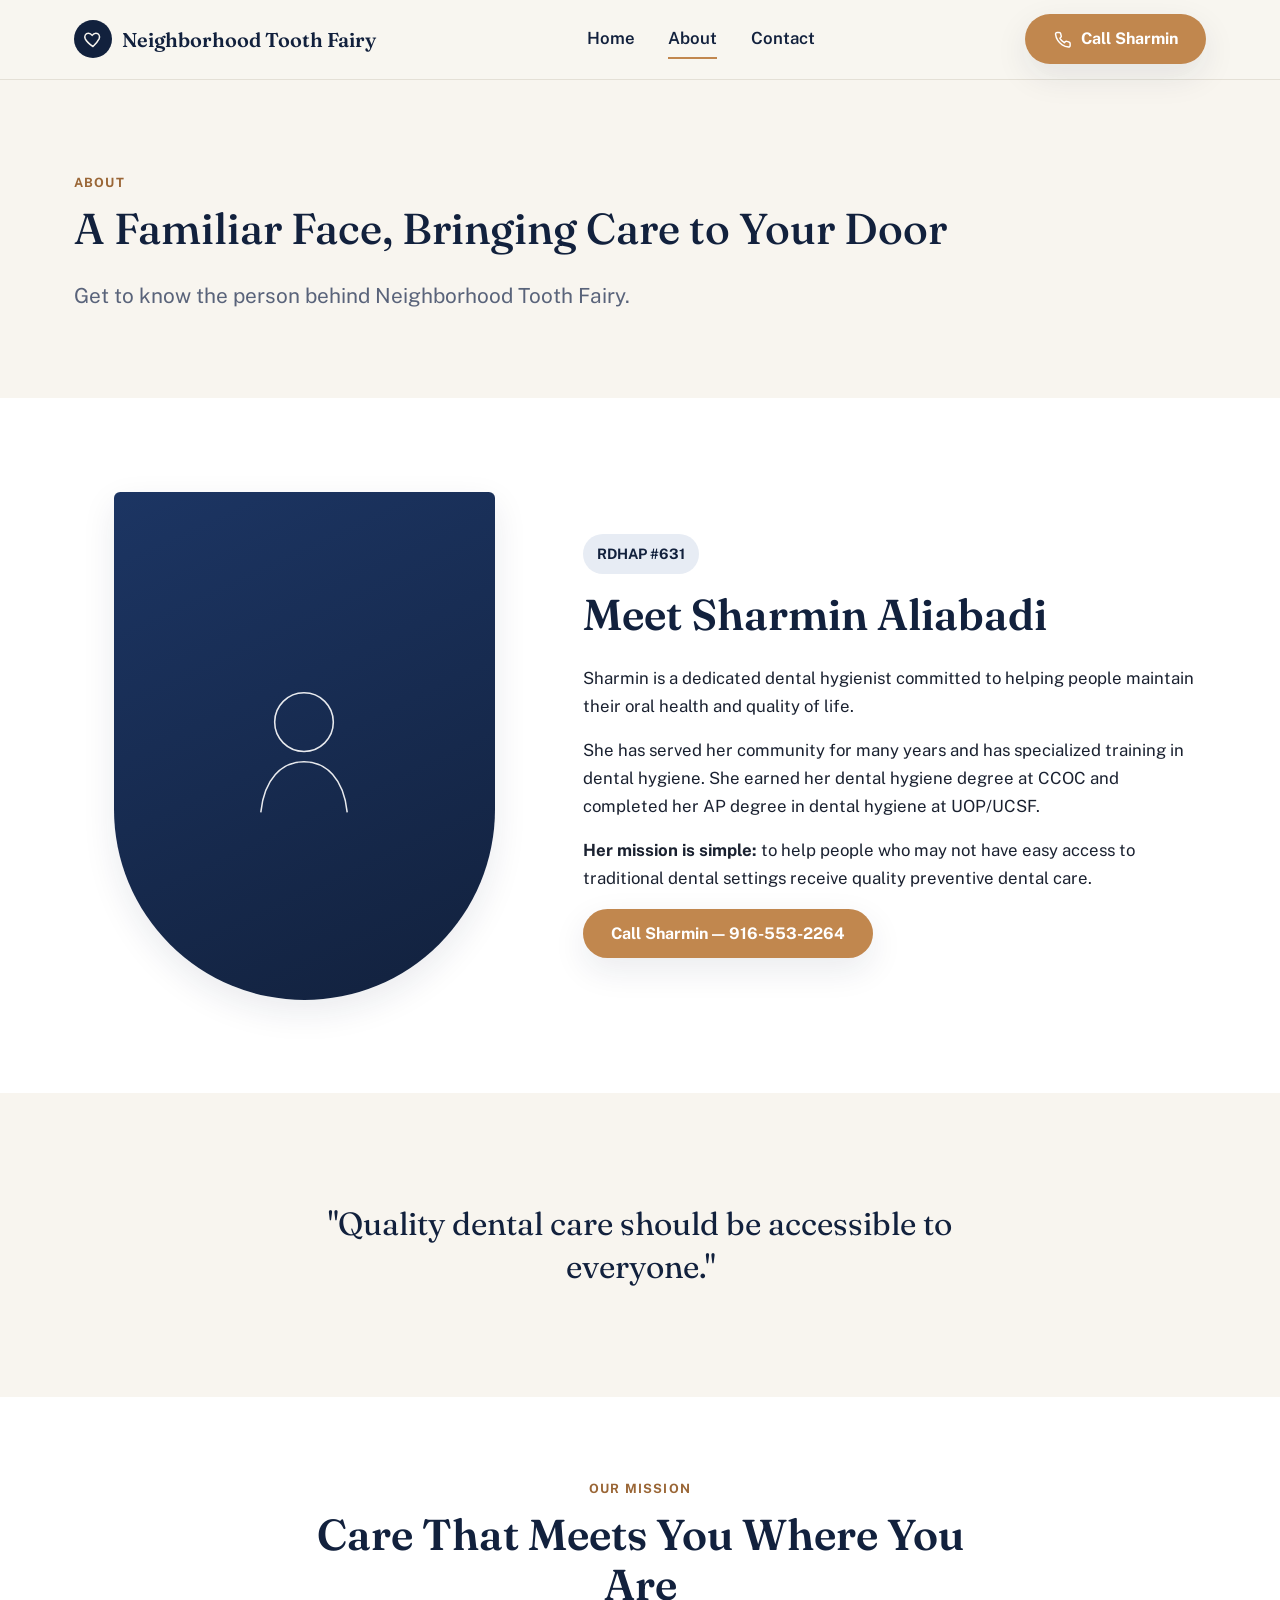
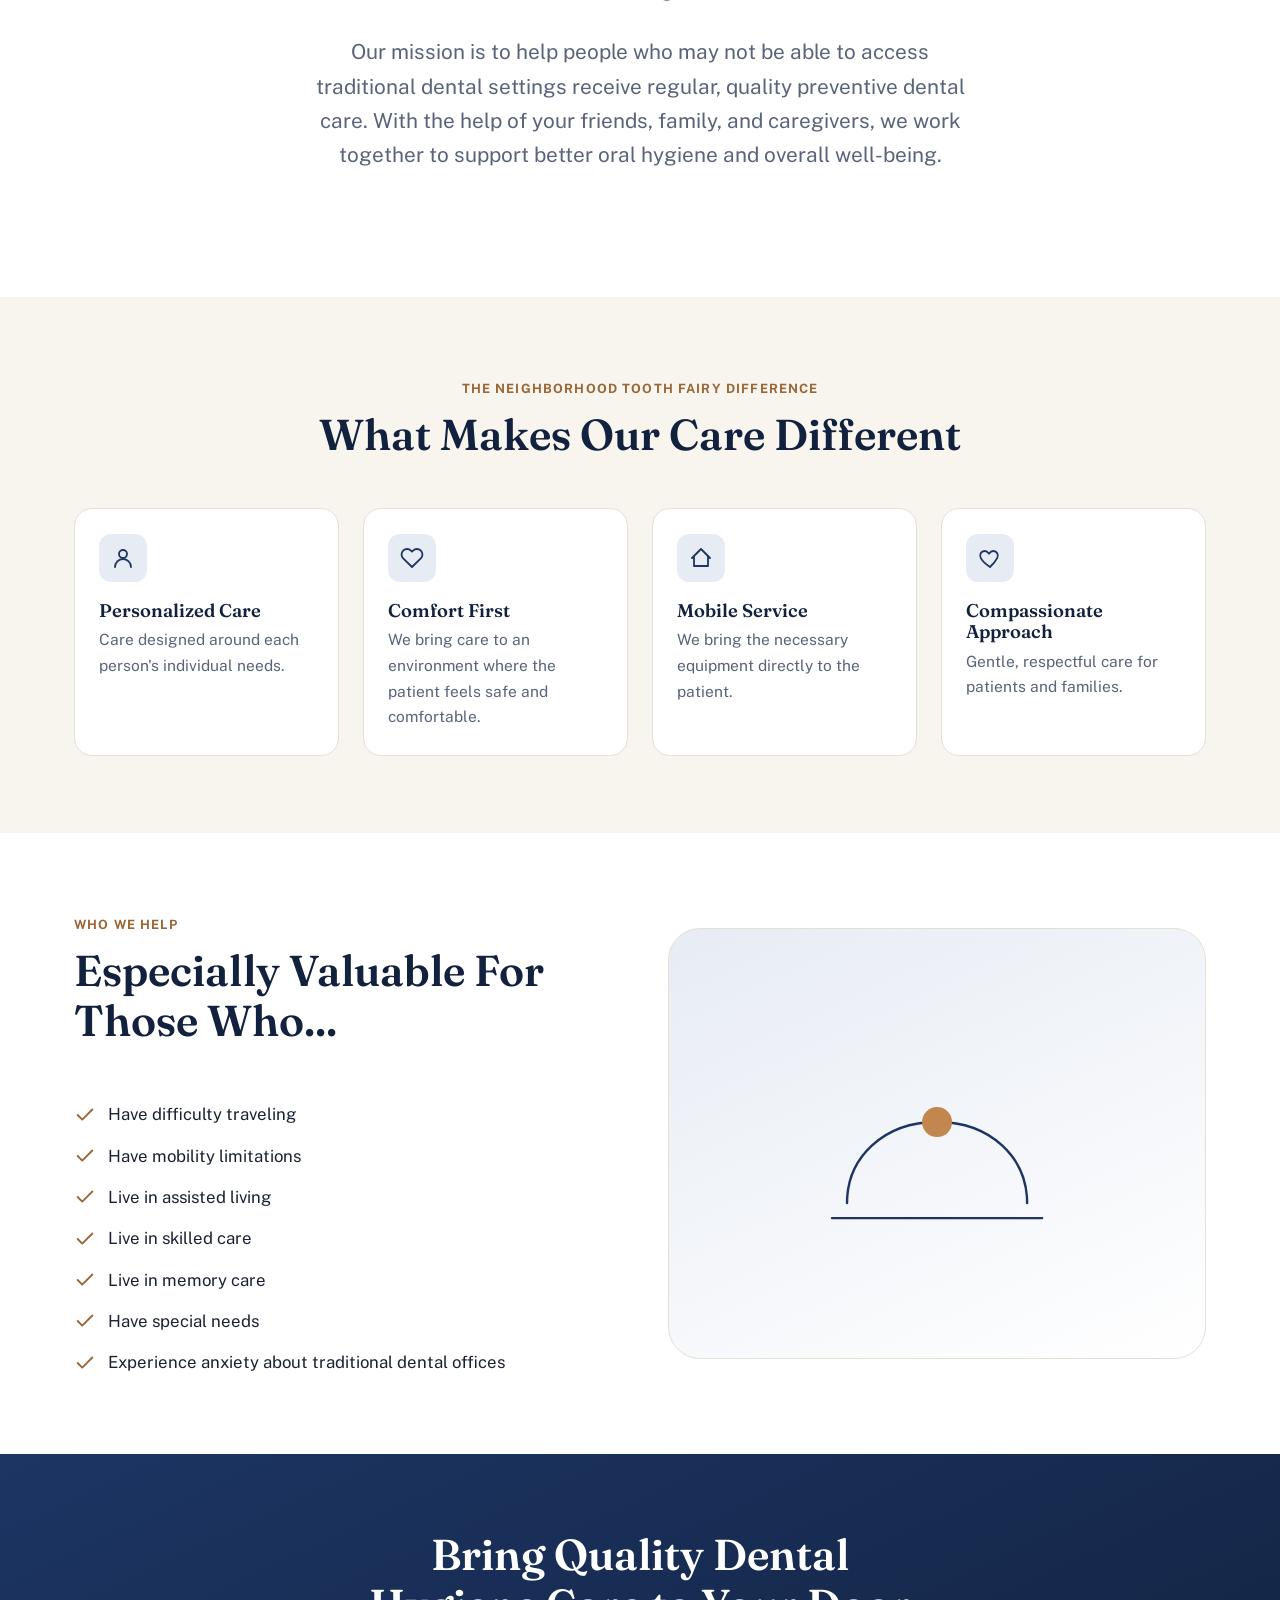
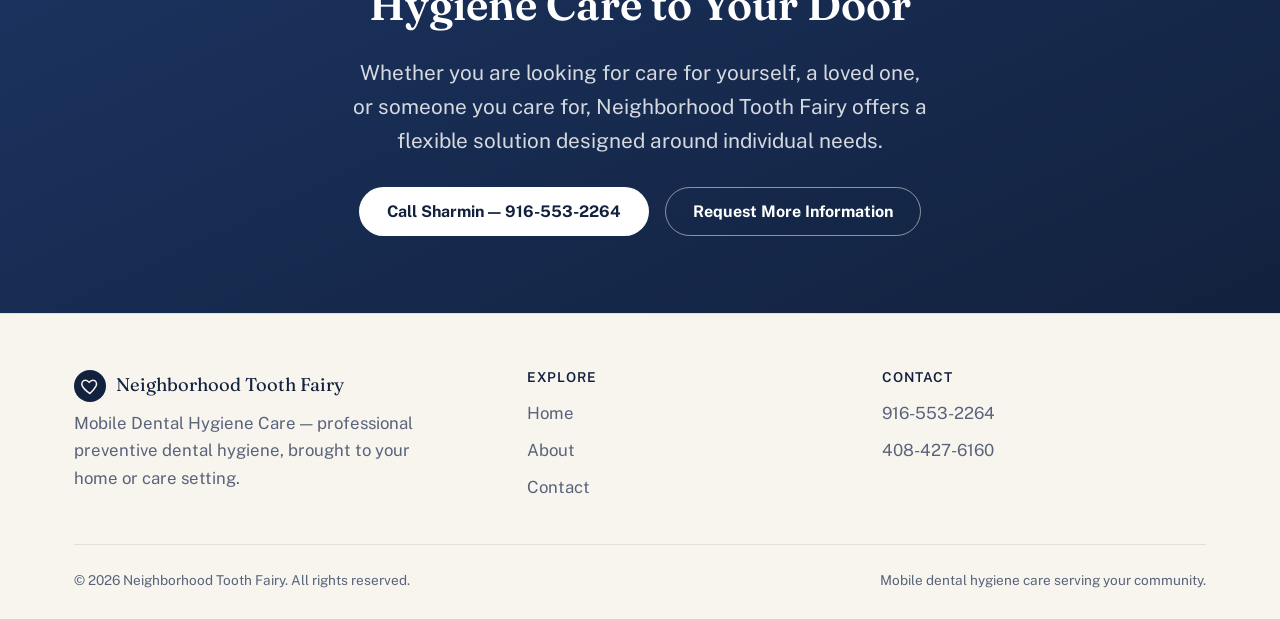
==== about.html @ ffa9e3bf "Add files via upload" ====
<!DOCTYPE html>
<html lang="en">
<head>
<meta charset="UTF-8">
<meta name="viewport" content="width=device-width, initial-scale=1.0">
<title>About Sharmin | Neighborhood Tooth Fairy Mobile Dental Hygiene</title>
<meta name="description" content="Meet Sharmin Aliabadi, RDHAP #631, the dental hygienist behind Neighborhood Tooth Fairy's mobile dental hygiene care for seniors, assisted living, and memory care residents.">
<link rel="preconnect" href="https://fonts.googleapis.com">
<link rel="preconnect" href="https://fonts.gstatic.com" crossorigin>
<link href="https://fonts.googleapis.com/css2?family=Fraunces:opsz,wght@9..144,400;9..144,500;9..144,600&family=Public+Sans:wght@400;500;600;700&display=swap" rel="stylesheet">
<link rel="stylesheet" href="styles.css">
</head>
<body>
<a class="skip-link" href="#main">Skip to content</a>

<header class="site-header">
  <div class="container nav">
    <a class="brand" href="index.html">
      <span class="brand-mark" aria-hidden="true">
        <svg viewBox="0 0 24 24" fill="none" stroke="#F8F5EF" stroke-width="1.8" stroke-linecap="round" stroke-linejoin="round"><path d="M12 21s-7-4.6-9.3-9.1C1.2 8.6 3 5 6.6 5c2 0 3.3 1.1 4.4 2.7C12.1 6.1 13.4 5 15.4 5 19 5 20.8 8.6 19.3 11.9 17 16.4 12 21 12 21z"/></svg>
      </span>
      Neighborhood Tooth Fairy
    </a>
    <nav class="nav-links" aria-label="Primary">
      <a href="index.html">Home</a>
      <a href="about.html" aria-current="page">About</a>
      <a href="contact.html">Contact</a>
    </nav>
    <div class="nav-actions">
      <a class="btn btn--primary nav-call" href="tel:19165532264">
        <svg viewBox="0 0 24 24" fill="none" stroke="currentColor" stroke-width="2" stroke-linecap="round" stroke-linejoin="round"><path d="M22 16.92v3a2 2 0 0 1-2.18 2 19.79 19.79 0 0 1-8.63-3.07 19.5 19.5 0 0 1-6-6 19.79 19.79 0 0 1-3.07-8.67A2 2 0 0 1 4.11 2h3a2 2 0 0 1 2 1.72c.13.96.36 1.9.68 2.81a2 2 0 0 1-.45 2.11L8.09 9.91a16 16 0 0 0 6 6l1.27-1.27a2 2 0 0 1 2.11-.45c.9.32 1.85.55 2.81.68A2 2 0 0 1 22 16.92z"/></svg>
        Call Sharmin
      </a>
      <button class="nav-toggle" aria-label="Open menu" aria-expanded="false" aria-controls="mobile-menu">
        <svg viewBox="0 0 24 24" fill="none" stroke="#12213D" stroke-width="2" stroke-linecap="round"><line x1="3" y1="6" x2="21" y2="6"/><line x1="3" y1="12" x2="21" y2="12"/><line x1="3" y1="18" x2="21" y2="18"/></svg>
      </button>
    </div>
  </div>
  <div class="mobile-menu" id="mobile-menu">
    <a href="index.html">Home</a>
    <a href="about.html" aria-current="page">About</a>
    <a href="contact.html">Contact</a>
    <a class="btn btn--primary" href="tel:19165532264">Call Sharmin — 916-553-2264</a>
  </div>
</header>

<main id="main">

  <section class="page-hero">
    <div class="container">
      <span class="eyebrow">About</span>
      <h1 style="font-size: var(--step-4);">A Familiar Face, Bringing Care to Your Door</h1>
      <p class="lede">Get to know the person behind Neighborhood Tooth Fairy.</p>
    </div>
  </section>

  <section>
    <div class="container">
      <div class="person-card reveal">
        <figure class="person-photo">
          <svg viewBox="0 0 160 200" fill="none" stroke="rgba(255,255,255,0.9)" stroke-width="1.8" stroke-linecap="round" stroke-linejoin="round" aria-hidden="true">
            <circle cx="80" cy="72" r="34"/>
            <path d="M30 176c4-38 24-58 50-58s46 20 50 58"/>
          </svg>
        </figure>
        <div>
          <span class="credential-line">RDHAP #631</span>
          <h2>Meet Sharmin Aliabadi</h2>
          <p>Sharmin is a dedicated dental hygienist committed to helping people maintain their oral health and quality of life.</p>
          <p>She has served her community for many years and has specialized training in dental hygiene. She earned her dental hygiene degree at CCOC and completed her AP degree in dental hygiene at UOP/UCSF.</p>
          <p><strong>Her mission is simple:</strong> to help people who may not have easy access to traditional dental settings receive quality preventive dental care.</p>
          <a class="btn btn--primary" href="tel:19165532264">Call Sharmin — 916-553-2264</a>
        </div>
      </div>
    </div>
  </section>

  <section class="bg-cream">
    <div class="container">
      <blockquote class="pull-quote reveal">"Quality dental care should be accessible to everyone."</blockquote>
    </div>
  </section>

  <section>
    <div class="container">
      <div class="section-head section-head--center reveal">
        <span class="eyebrow">Our Mission</span>
        <h2>Care That Meets You Where You Are</h2>
        <p class="lede">Our mission is to help people who may not be able to access traditional dental settings receive regular, quality preventive dental care. With the help of your friends, family, and caregivers, we work together to support better oral hygiene and overall well-being.</p>
      </div>
    </div>
  </section>

  <section class="bg-cream">
    <div class="container">
      <div class="section-head section-head--center reveal">
        <span class="eyebrow">The Neighborhood Tooth Fairy Difference</span>
        <h2>What Makes Our Care Different</h2>
      </div>

      <div class="feature-grid reveal">
        <div class="feature card">
          <div class="card-icon" aria-hidden="true"><svg viewBox="0 0 24 24" fill="none" stroke="currentColor" stroke-width="1.8" stroke-linecap="round" stroke-linejoin="round"><circle cx="12" cy="8" r="4"/><path d="M4 21c0-4.4 3.6-8 8-8s8 3.6 8 8"/></svg></div>
          <h3>Personalized Care</h3>
          <p>Care designed around each person's individual needs.</p>
        </div>
        <div class="feature card">
          <div class="card-icon" aria-hidden="true"><svg viewBox="0 0 24 24" fill="none" stroke="currentColor" stroke-width="1.8" stroke-linecap="round" stroke-linejoin="round"><path d="M20.84 4.61a5.5 5.5 0 0 0-7.78 0L12 5.67l-1.06-1.06a5.5 5.5 0 1 0-7.78 7.78l1.06 1.06L12 21l7.78-7.55 1.06-1.06a5.5 5.5 0 0 0 0-7.78z"/></svg></div>
          <h3>Comfort First</h3>
          <p>We bring care to an environment where the patient feels safe and comfortable.</p>
        </div>
        <div class="feature card">
          <div class="card-icon" aria-hidden="true"><svg viewBox="0 0 24 24" fill="none" stroke="currentColor" stroke-width="1.8" stroke-linecap="round" stroke-linejoin="round"><path d="M3 12l9-9 9 9M5 10v10h14V10"/></svg></div>
          <h3>Mobile Service</h3>
          <p>We bring the necessary equipment directly to the patient.</p>
        </div>
        <div class="feature card">
          <div class="card-icon" aria-hidden="true"><svg viewBox="0 0 24 24" fill="none" stroke="currentColor" stroke-width="1.8" stroke-linecap="round" stroke-linejoin="round"><path d="M12 21s-7-4.6-9.3-9.1C1.2 8.6 3 5 6.6 5c2 0 3.3 1.1 4.4 2.7C12.1 6.1 13.4 5 15.4 5 19 5 20.8 8.6 19.3 11.9 17 16.4 12 21 12 21z"/></svg></div>
          <h3>Compassionate Approach</h3>
          <p>Gentle, respectful care for patients and families.</p>
        </div>
      </div>
    </div>
  </section>

  <section>
    <div class="container">
      <div class="split reveal">
        <div>
          <span class="eyebrow">Who We Help</span>
          <h2>Especially Valuable For Those Who...</h2>
          <ul class="checklist mt-lg">
            <li><svg viewBox="0 0 24 24" fill="none" stroke="currentColor" stroke-width="2" stroke-linecap="round" stroke-linejoin="round"><path d="M20 6L9 17l-5-5"/></svg><span>Have difficulty traveling</span></li>
            <li><svg viewBox="0 0 24 24" fill="none" stroke="currentColor" stroke-width="2" stroke-linecap="round" stroke-linejoin="round"><path d="M20 6L9 17l-5-5"/></svg><span>Have mobility limitations</span></li>
            <li><svg viewBox="0 0 24 24" fill="none" stroke="currentColor" stroke-width="2" stroke-linecap="round" stroke-linejoin="round"><path d="M20 6L9 17l-5-5"/></svg><span>Live in assisted living</span></li>
            <li><svg viewBox="0 0 24 24" fill="none" stroke="currentColor" stroke-width="2" stroke-linecap="round" stroke-linejoin="round"><path d="M20 6L9 17l-5-5"/></svg><span>Live in skilled care</span></li>
            <li><svg viewBox="0 0 24 24" fill="none" stroke="currentColor" stroke-width="2" stroke-linecap="round" stroke-linejoin="round"><path d="M20 6L9 17l-5-5"/></svg><span>Live in memory care</span></li>
            <li><svg viewBox="0 0 24 24" fill="none" stroke="currentColor" stroke-width="2" stroke-linecap="round" stroke-linejoin="round"><path d="M20 6L9 17l-5-5"/></svg><span>Have special needs</span></li>
            <li><svg viewBox="0 0 24 24" fill="none" stroke="currentColor" stroke-width="2" stroke-linecap="round" stroke-linejoin="round"><path d="M20 6L9 17l-5-5"/></svg><span>Experience anxiety about traditional dental offices</span></li>
          </ul>
        </div>
        <div class="split-media" aria-hidden="true">
          <svg viewBox="0 0 200 160" fill="none" stroke="#1C3563" stroke-width="1.6" stroke-linecap="round" stroke-linejoin="round">
            <path d="M40 120c0-30 24-54 60-54s60 24 60 54"/>
            <circle cx="100" cy="66" r="10" fill="#C1874E" stroke="none"/>
            <path d="M30 130h140"/>
          </svg>
        </div>
      </div>
    </div>
  </section>

  <section class="cta-band">
    <div class="container reveal">
      <h2>Bring Quality Dental Hygiene Care to Your Door</h2>
      <p class="lede">Whether you are looking for care for yourself, a loved one, or someone you care for, Neighborhood Tooth Fairy offers a flexible solution designed around individual needs.</p>
      <div class="cta-actions">
        <a class="btn btn--on-dark" href="tel:19165532264">Call Sharmin — 916-553-2264</a>
        <a class="btn btn--ghost-on-dark" href="contact.html">Request More Information</a>
      </div>
    </div>
  </section>

</main>

<footer class="site-footer">
  <div class="container">
    <div class="footer-grid">
      <div>
        <div class="footer-brand">
          <span class="brand-mark" aria-hidden="true">
            <svg viewBox="0 0 24 24" fill="none" stroke="#F8F5EF" stroke-width="1.8" stroke-linecap="round" stroke-linejoin="round"><path d="M12 21s-7-4.6-9.3-9.1C1.2 8.6 3 5 6.6 5c2 0 3.3 1.1 4.4 2.7C12.1 6.1 13.4 5 15.4 5 19 5 20.8 8.6 19.3 11.9 17 16.4 12 21 12 21z"/></svg>
          </span>
          Neighborhood Tooth Fairy
        </div>
        <p class="footer-tag">Mobile Dental Hygiene Care — professional preventive dental hygiene, brought to your home or care setting.</p>
      </div>
      <div class="footer-col">
        <h4>Explore</h4>
        <ul>
          <li><a href="index.html">Home</a></li>
          <li><a href="about.html">About</a></li>
          <li><a href="contact.html">Contact</a></li>
        </ul>
      </div>
      <div class="footer-col">
        <h4>Contact</h4>
        <ul>
          <li><a href="tel:19165532264">916-553-2264</a></li>
          <li><a href="tel:14084276160">408-427-6160</a></li>
        </ul>
      </div>
    </div>
    <div class="footer-bottom">
      <span>&copy; <span data-year>2026</span> Neighborhood Tooth Fairy. All rights reserved.</span>
      <span>Mobile dental hygiene care serving your community.</span>
    </div>
  </div>
</footer>

<script src="script.js"></script>
</body>
</html>
---- styles.css ----
/* ===================================================================
   NEIGHBORHOOD TOOTH FAIRY — Design tokens
   =================================================================== */
:root{
  /* Color */
  --navy-deep:   #12213D;
  --navy:        #1C3563;
  --navy-mid:    #2E4C82;
  --navy-pale:   #E7ECF4;
  --cream:       #F8F5EF;
  --white:       #FFFFFF;
  --accent:      #C1874E;   /* warm clay/honey — "brought to you" */
  --accent-soft: #EFDEC7;
  --accent-deep: #9A6636;
  --ink:         #1A2130;
  --muted:       #59637A;
  --border:      #E4E0D6;
  --focus-ring:  #C1874E;

  /* Type */
  --font-display: "Fraunces", "Iowan Old Style", Georgia, serif;
  --font-body: "Public Sans", -apple-system, BlinkMacSystemFont, "Segoe UI", sans-serif;

  /* Scale (rem, mobile-first; grows via clamp) */
  --step-1: clamp(0.95rem, 0.9rem + 0.2vw, 1.05rem);
  --step-2: clamp(1.1rem, 1rem + 0.4vw, 1.3rem);
  --step-3: clamp(1.4rem, 1.2rem + 0.9vw, 1.9rem);
  --step-4: clamp(1.9rem, 1.5rem + 1.6vw, 2.7rem);
  --step-5: clamp(2.5rem, 1.9rem + 2.8vw, 4rem);

  /* Layout */
  --container: 1180px;
  --container-narrow: 760px;
  --radius-sm: 8px;
  --radius-md: 18px;
  --radius-lg: 32px;
  --shadow-soft: 0 12px 34px rgba(18,33,61,0.09);
  --shadow-lift: 0 20px 48px rgba(18,33,61,0.16);
}

/* ===================================================================
   Reset & base
   =================================================================== */
*, *::before, *::after{ box-sizing: border-box; }
html{ scroll-behavior: smooth; }
@media (prefers-reduced-motion: reduce){
  html{ scroll-behavior: auto; }
  *, *::before, *::after{ animation-duration: 0.01ms !important; animation-iteration-count: 1 !important; transition-duration: 0.01ms !important; scroll-behavior: auto !important; }
}
body{
  margin: 0;
  font-family: var(--font-body);
  font-size: var(--step-1);
  line-height: 1.65;
  color: var(--ink);
  background: var(--white);
  -webkit-font-smoothing: antialiased;
}
img{ max-width: 100%; display: block; }
h1,h2,h3,h4{
  font-family: var(--font-display);
  font-weight: 600;
  line-height: 1.15;
  margin: 0 0 0.6em;
  color: var(--navy-deep);
}
h1{ font-size: var(--step-5); font-weight: 500; }
h2{ font-size: var(--step-4); }
h3{ font-size: var(--step-3); }
p{ margin: 0 0 1em; }
a{ color: var(--navy); text-decoration-color: transparent; }
a:focus-visible, button:focus-visible, input:focus-visible, select:focus-visible, textarea:focus-visible{
  outline: 3px solid var(--focus-ring);
  outline-offset: 3px;
  border-radius: 4px;
}
ul{ margin: 0; padding: 0; list-style: none; }
.container{ width: 100%; max-width: var(--container); margin-inline: auto; padding-inline: 1.5rem; }
.container--narrow{ max-width: var(--container-narrow); }
section{ padding-block: clamp(3.5rem, 6vw, 6.5rem); }
.eyebrow{
  font-family: var(--font-body);
  font-weight: 700;
  letter-spacing: 0.09em;
  text-transform: uppercase;
  font-size: 0.8rem;
  color: var(--accent-deep);
  display: inline-block;
  margin-bottom: 0.85em;
}
.section-head{ max-width: 42rem; margin-bottom: clamp(2rem, 4vw, 3rem); }
.section-head--center{ margin-inline: auto; text-align: center; }
.lede{ font-size: var(--step-2); color: var(--muted); }
.visually-hidden{
  position: absolute; width: 1px; height: 1px; padding: 0; margin: -1px;
  overflow: hidden; clip: rect(0,0,0,0); white-space: nowrap; border: 0;
}
.skip-link{
  position: absolute; left: 1rem; top: -4rem;
  background: var(--navy-deep); color: var(--white);
  padding: 0.75rem 1.25rem; border-radius: var(--radius-sm);
  z-index: 200; transition: top 0.2s ease;
}
.skip-link:focus{ top: 1rem; }

/* ===================================================================
   Buttons
   =================================================================== */
.btn{
  display: inline-flex; align-items: center; gap: 0.6em;
  font-family: var(--font-body); font-weight: 700; font-size: 1rem;
  padding: 0.95rem 1.7rem; border-radius: 999px;
  border: 1.5px solid transparent; cursor: pointer;
  text-decoration: none; line-height: 1; white-space: nowrap;
  transition: transform 0.18s ease, box-shadow 0.18s ease, background 0.18s ease, border-color .18s ease, color .18s ease;
}
.btn svg{ width: 1.1em; height: 1.1em; flex: none; }
.btn--primary{ background: var(--accent); color: var(--white); box-shadow: var(--shadow-soft); }
.btn--primary:hover{ background: var(--accent-deep); transform: translateY(-2px); box-shadow: var(--shadow-lift); }
.btn--ghost{ background: transparent; border-color: var(--navy-mid); color: var(--navy-deep); }
.btn--ghost:hover{ background: var(--navy-pale); transform: translateY(-2px); }
.btn--on-dark{ background: var(--white); color: var(--navy-deep); }
.btn--on-dark:hover{ background: var(--accent-soft); transform: translateY(-2px); }
.btn--ghost-on-dark{ background: transparent; border-color: rgba(255,255,255,0.5); color: var(--white); }
.btn--ghost-on-dark:hover{ background: rgba(255,255,255,0.12); border-color: var(--white); }
.btn--block{ width: 100%; justify-content: center; }

/* ===================================================================
   Header / Navigation
   =================================================================== */
.site-header{
  position: sticky; top: 0; z-index: 100;
  background: rgba(248,245,239,0.9);
  backdrop-filter: saturate(160%) blur(10px);
  border-bottom: 1px solid var(--border);
}
.nav{
  display: flex; align-items: center; justify-content: space-between;
  padding-block: 0.9rem;
}
.brand{
  display: flex; align-items: center; gap: 0.65rem;
  font-family: var(--font-display); font-weight: 600;
  font-size: 1.25rem; color: var(--navy-deep); text-decoration: none;
}
.brand-mark{
  width: 38px; height: 38px; border-radius: 50%;
  background: var(--navy-deep);
  display: grid; place-items: center; flex: none;
}
.brand-mark svg{ width: 20px; height: 20px; }
.nav-links{
  display: none;
  align-items: center; gap: 2.1rem;
}
.nav-links a{
  font-weight: 600; color: var(--navy-deep); text-decoration: none;
  padding-block: 0.3rem; border-bottom: 2px solid transparent;
  transition: border-color 0.15s ease, color .15s ease;
}
.nav-links a:hover, .nav-links a[aria-current="page"]{ border-color: var(--accent); }
.nav-actions{ display: flex; align-items: center; gap: 0.75rem; }
.nav-call{ display: none; }
.nav-toggle{
  display: inline-flex; align-items: center; justify-content: center;
  width: 44px; height: 44px; border-radius: var(--radius-sm);
  background: transparent; border: 1.5px solid var(--border);
  cursor: pointer;
}
.nav-toggle svg{ width: 22px; height: 22px; }
.mobile-menu{
  display: none;
  flex-direction: column;
  border-top: 1px solid var(--border);
  background: var(--cream);
}
.mobile-menu.is-open{ display: flex; }
.mobile-menu a{
  padding: 1rem 1.5rem; font-weight: 600; color: var(--navy-deep);
  text-decoration: none; border-bottom: 1px solid var(--border);
}
.mobile-menu .btn{ margin: 1rem 1.5rem; }

@media (min-width: 900px){
  .nav-links{ display: flex; }
  .nav-call{ display: inline-flex; }
  .nav-toggle{ display: none; }
  .mobile-menu{ display: none !important; }
}

/* ===================================================================
   Hero — "doorway" signature shape
   =================================================================== */
.hero{
  position: relative;
  background: linear-gradient(180deg, var(--cream) 0%, var(--white) 100%);
  overflow: clip;
}
.hero .container{
  display: grid; gap: clamp(2.5rem, 5vw, 4rem);
  padding-block: clamp(2.5rem, 6vw, 5rem);
  align-items: center;
}
.hero-copy .eyebrow{ color: var(--accent-deep); }
.hero-copy h1{ margin-bottom: 0.45em; }
.hero-copy .lede{ max-width: 34rem; }
.hero-priority{
  display: flex; align-items: center; gap: 0.85rem;
  margin: 1.6rem 0 1.8rem;
  padding: 0.9rem 1.15rem;
  background: var(--white);
  border: 1px solid var(--border);
  border-radius: var(--radius-md);
  box-shadow: var(--shadow-soft);
  max-width: 30rem;
}
.hero-priority svg{ width: 26px; height: 26px; flex: none; color: var(--accent); }
.hero-priority strong{ display: block; color: var(--navy-deep); font-size: 1.02rem; }
.hero-actions{ display: flex; flex-wrap: wrap; gap: 0.9rem; }
.hero-visual{
  position: relative;
  aspect-ratio: 4 / 5;
  border-radius: var(--radius-lg) var(--radius-lg) 999px 999px; /* doorway arch */
  background:
    radial-gradient(120% 90% at 30% 15%, rgba(255,255,255,0.18), transparent 55%),
    linear-gradient(155deg, var(--navy) 0%, var(--navy-deep) 100%);
  display: flex; align-items: flex-end; justify-content: center;
  overflow: hidden;
  box-shadow: var(--shadow-lift);
}
.hero-visual .caption-badge{
  position: absolute; left: 1.25rem; bottom: 1.25rem; right: 1.25rem;
  background: rgba(18,33,61,0.55);
  color: var(--white);
  border-radius: var(--radius-md);
  padding: 0.9rem 1.1rem;
  font-size: 0.9rem;
  backdrop-filter: blur(6px);
}
.hero-visual .placeholder-figure{ width: 62%; opacity: 0.9; margin-bottom: 12%; }
.hero-visual .placeholder-figure path,
.hero-visual .placeholder-figure circle{ stroke: rgba(255,255,255,0.85); }

/* route motif under hero */
.route-divider{
  display: block; width: 100%; height: auto;
  margin-block: -1px;
}
.route-divider .dot{
  animation: travel 7s linear infinite;
}
@keyframes travel{
  0%{ offset-distance: 0%; }
  100%{ offset-distance: 100%; }
}
@media (prefers-reduced-motion: reduce){
  .route-divider .dot{ animation: none; offset-distance: 50%; }
}

@media (min-width: 860px){
  .hero .container{ grid-template-columns: 1.05fr 0.95fr; }
}

/* ===================================================================
   Cards — audience / services / difference
   =================================================================== */
.card-grid{
  display: grid; gap: 1.25rem;
  grid-template-columns: repeat(auto-fit, minmax(240px, 1fr));
}
.card{
  background: var(--white);
  border: 1px solid var(--border);
  border-radius: var(--radius-md);
  padding: 1.6rem 1.5rem;
  transition: transform 0.2s ease, box-shadow 0.2s ease, border-color .2s ease;
}
.card:hover{ transform: translateY(-4px); box-shadow: var(--shadow-soft); border-color: transparent; }
.card-icon{
  width: 48px; height: 48px; border-radius: 12px;
  background: var(--navy-pale);
  display: grid; place-items: center; margin-bottom: 1rem;
  color: var(--navy);
}
.card-icon svg{ width: 24px; height: 24px; }
.card h3{ font-size: 1.15rem; margin-bottom: 0.35em; }
.card p{ color: var(--muted); margin: 0; font-size: 0.97rem; }

.service-list{
  display: grid; gap: 0.9rem;
  grid-template-columns: repeat(auto-fit, minmax(230px, 1fr));
}
.service-item{
  display: flex; align-items: flex-start; gap: 0.85rem;
  padding: 1.05rem 1.1rem;
  background: var(--cream);
  border-radius: var(--radius-md);
}
.service-item .dot-mark{
  width: 9px; height: 9px; border-radius: 50%;
  background: var(--accent); margin-top: 0.5em; flex: none;
}
.service-item span{ font-weight: 600; color: var(--navy-deep); }

/* ===================================================================
   Banner / callout blocks
   =================================================================== */
.banner{
  background: var(--navy-deep);
  color: var(--white);
  border-radius: var(--radius-lg);
  padding: clamp(2.2rem, 5vw, 3.5rem);
  position: relative;
  overflow: hidden;
}
.banner::before{
  content: "";
  position: absolute; inset: 0;
  background: radial-gradient(120% 140% at 85% -10%, rgba(193,135,78,0.25), transparent 55%);
  pointer-events: none;
}
.banner h2, .banner h3{ color: var(--white); }
.banner p{ color: rgba(255,255,255,0.82); }
.banner .lede{ color: rgba(255,255,255,0.82); }

.split{
  display: grid; gap: clamp(2rem, 5vw, 3.5rem);
  align-items: center;
}
@media (min-width: 860px){
  .split{ grid-template-columns: 1fr 1fr; }
  .split--reverse .split-media{ order: 2; }
}
.split-media{
  aspect-ratio: 5/4;
  border-radius: var(--radius-lg);
  background: linear-gradient(155deg, var(--navy-pale), var(--white));
  border: 1px solid var(--border);
  display: grid; place-items: center;
  overflow: hidden;
}
.split-media svg{ width: 56%; }

.stat-strip{
  display: flex; align-items: center; gap: 0.7rem;
  color: var(--accent-deep); font-weight: 700; font-family: var(--font-display);
  font-size: 1.6rem;
}

/* ===================================================================
   Final CTA band
   =================================================================== */
.cta-band{
  background: linear-gradient(155deg, var(--navy) 0%, var(--navy-deep) 100%);
  color: var(--white);
  position: relative;
  overflow: clip;
}
.cta-band .container{ text-align: center; }
.cta-band h2{ color: var(--white); max-width: 34rem; margin-inline: auto; }
.cta-band .lede{ color: rgba(255,255,255,0.82); max-width: 36rem; margin-inline: auto; }
.cta-actions{ display: flex; flex-wrap: wrap; justify-content: center; gap: 1rem; margin-top: 1.8rem; }
.cta-secondary-phone{
  margin-top: 1rem; color: rgba(255,255,255,0.72); font-size: 0.95rem;
}
.cta-secondary-phone a{ color: var(--white); font-weight: 700; text-decoration: underline; }

/* ===================================================================
   Footer
   =================================================================== */
.site-footer{
  background: var(--cream);
  border-top: 1px solid var(--border);
  padding-block: clamp(2.5rem, 5vw, 3.5rem) 1.75rem;
}
.footer-grid{
  display: grid; gap: 2rem;
  grid-template-columns: 1fr;
  margin-bottom: 2rem;
}
@media (min-width: 700px){
  .footer-grid{ grid-template-columns: 1.3fr 1fr 1fr; }
}
.footer-brand{ display: flex; align-items: center; gap: 0.65rem; font-family: var(--font-display); font-size: 1.15rem; color: var(--navy-deep); margin-bottom: 0.5rem; }
.footer-brand .brand-mark{ width: 32px; height: 32px; }
.footer-tag{ color: var(--muted); max-width: 22rem; }
.footer-col h4{ font-family: var(--font-body); font-size: 0.85rem; letter-spacing: 0.06em; text-transform: uppercase; color: var(--navy-deep); margin-bottom: 0.9rem; }
.footer-col li{ margin-bottom: 0.6rem; }
.footer-col a{ color: var(--muted); text-decoration: none; }
.footer-col a:hover{ color: var(--navy-deep); }
.footer-bottom{
  border-top: 1px solid var(--border);
  padding-top: 1.5rem;
  display: flex; flex-wrap: wrap; gap: 1rem;
  justify-content: space-between;
  color: var(--muted); font-size: 0.85rem;
}

/* ===================================================================
   Reveal-on-scroll
   =================================================================== */
.reveal{ opacity: 0; transform: translateY(18px); transition: opacity 0.6s ease, transform 0.6s ease; }
.reveal.is-visible{ opacity: 1; transform: translateY(0); }
@media (prefers-reduced-motion: reduce){
  .reveal{ opacity: 1; transform: none; transition: none; }
}

/* ===================================================================
   Page header (About / Contact)
   =================================================================== */
.page-hero{
  background: var(--cream);
  padding-block: clamp(3rem, 7vw, 5.5rem) clamp(2.5rem, 5vw, 4rem);
}
.page-hero .eyebrow{ color: var(--accent-deep); }
.page-hero .lede{ max-width: 40rem; }

/* About: Sharmin intro */
.person-card{
  display: grid; gap: clamp(1.75rem, 4vw, 3rem);
  align-items: center;
}
@media (min-width: 860px){
  .person-card{ grid-template-columns: 0.85fr 1.15fr; }
}
.person-photo{
  aspect-ratio: 3/4;
  border-radius: var(--radius-lg) var(--radius-lg) 999px 999px;
  background: linear-gradient(155deg, var(--navy) 0%, var(--navy-deep) 100%);
  display: grid; place-items: center; place-content: center;
  color: rgba(255,255,255,0.9);
  overflow: hidden;
  box-shadow: var(--shadow-soft);
}
.person-photo svg{ width: 46%; }
.person-photo figcaption{
  font-size: 0.8rem; color: rgba(255,255,255,0.65);
  margin-top: 0.5rem; text-align: center;
}
.credential-line{
  display: inline-flex; align-items: center; gap: 0.5rem;
  background: var(--navy-pale); color: var(--navy-deep);
  font-weight: 700; font-size: 0.9rem;
  padding: 0.5rem 0.9rem; border-radius: 999px;
  margin-bottom: 1rem;
}

.feature-grid{
  display: grid; gap: 1.5rem;
  grid-template-columns: repeat(auto-fit, minmax(220px, 1fr));
}
.feature{ text-align: left; }
.feature .card-icon{ margin-bottom: 1.1rem; }

.pull-quote{
  font-family: var(--font-display);
  font-size: clamp(1.4rem, 1.1rem + 1.4vw, 2rem);
  color: var(--navy-deep);
  line-height: 1.35;
  max-width: 40rem;
  margin-inline: auto;
  text-align: center;
  position: relative;
}

.checklist{ display: grid; gap: 0.85rem; }
.checklist li{ display: flex; align-items: flex-start; gap: 0.75rem; color: var(--ink); }
.checklist svg{ width: 22px; height: 22px; flex: none; color: var(--accent-deep); margin-top: 0.15em; }

/* ===================================================================
   Contact page
   =================================================================== */
.contact-grid{
  display: grid; gap: clamp(2rem, 5vw, 3rem);
}
@media (min-width: 900px){
  .contact-grid{ grid-template-columns: 0.85fr 1.15fr; }
}
.contact-card{
  background: var(--navy-deep);
  color: var(--white);
  border-radius: var(--radius-lg);
  padding: clamp(1.9rem, 4vw, 2.6rem);
  height: fit-content;
}
.contact-card h3{ color: var(--white); }
.contact-card .credential-line{ background: rgba(255,255,255,0.12); color: var(--white); }
.contact-method{
  display: flex; align-items: center; gap: 0.85rem;
  padding: 0.9rem 0;
  border-top: 1px solid rgba(255,255,255,0.15);
}
.contact-method:first-of-type{ border-top: none; }
.contact-method svg{ width: 22px; height: 22px; color: var(--accent); flex: none; }
.contact-method a{ color: var(--white); font-weight: 700; font-size: 1.05rem; text-decoration: none; }
.contact-method a:hover{ text-decoration: underline; }
.contact-method .method-label{ display: block; font-size: 0.8rem; color: rgba(255,255,255,0.6); font-weight: 500; }

.form-card{
  background: var(--white);
  border: 1px solid var(--border);
  border-radius: var(--radius-lg);
  padding: clamp(1.75rem, 4vw, 2.6rem);
  box-shadow: var(--shadow-soft);
}
.form-row{ display: grid; gap: 1.15rem; margin-bottom: 1.15rem; }
@media (min-width: 620px){
  .form-row--two{ grid-template-columns: 1fr 1fr; }
}
.field label{
  display: block; font-weight: 700; font-size: 0.92rem;
  color: var(--navy-deep); margin-bottom: 0.4rem;
}
.field .hint{ font-weight: 500; color: var(--muted); font-size: 0.82rem; }
.field input, .field select, .field textarea{
  width: 100%; font: inherit; color: var(--ink);
  padding: 0.85rem 1rem; border-radius: var(--radius-sm);
  border: 1.5px solid var(--border); background: var(--cream);
  transition: border-color 0.15s ease, background 0.15s ease;
}
.field input:focus, .field select:focus, .field textarea:focus{
  border-color: var(--accent); background: var(--white); outline: none;
}
.field textarea{ min-height: 130px; resize: vertical; }
.form-note{
  font-size: 0.85rem; color: var(--muted); margin-top: 1rem;
}
.form-status{
  margin-top: 1rem; padding: 0.9rem 1rem; border-radius: var(--radius-sm);
  background: var(--navy-pale); color: var(--navy-deep); font-weight: 600;
  display: none;
}
.form-status.is-visible{ display: block; }

/* utility */
.mt-lg{ margin-top: clamp(2rem, 5vw, 3.5rem); }
.text-center{ text-align: center; }
.bg-cream{ background: var(--cream); }
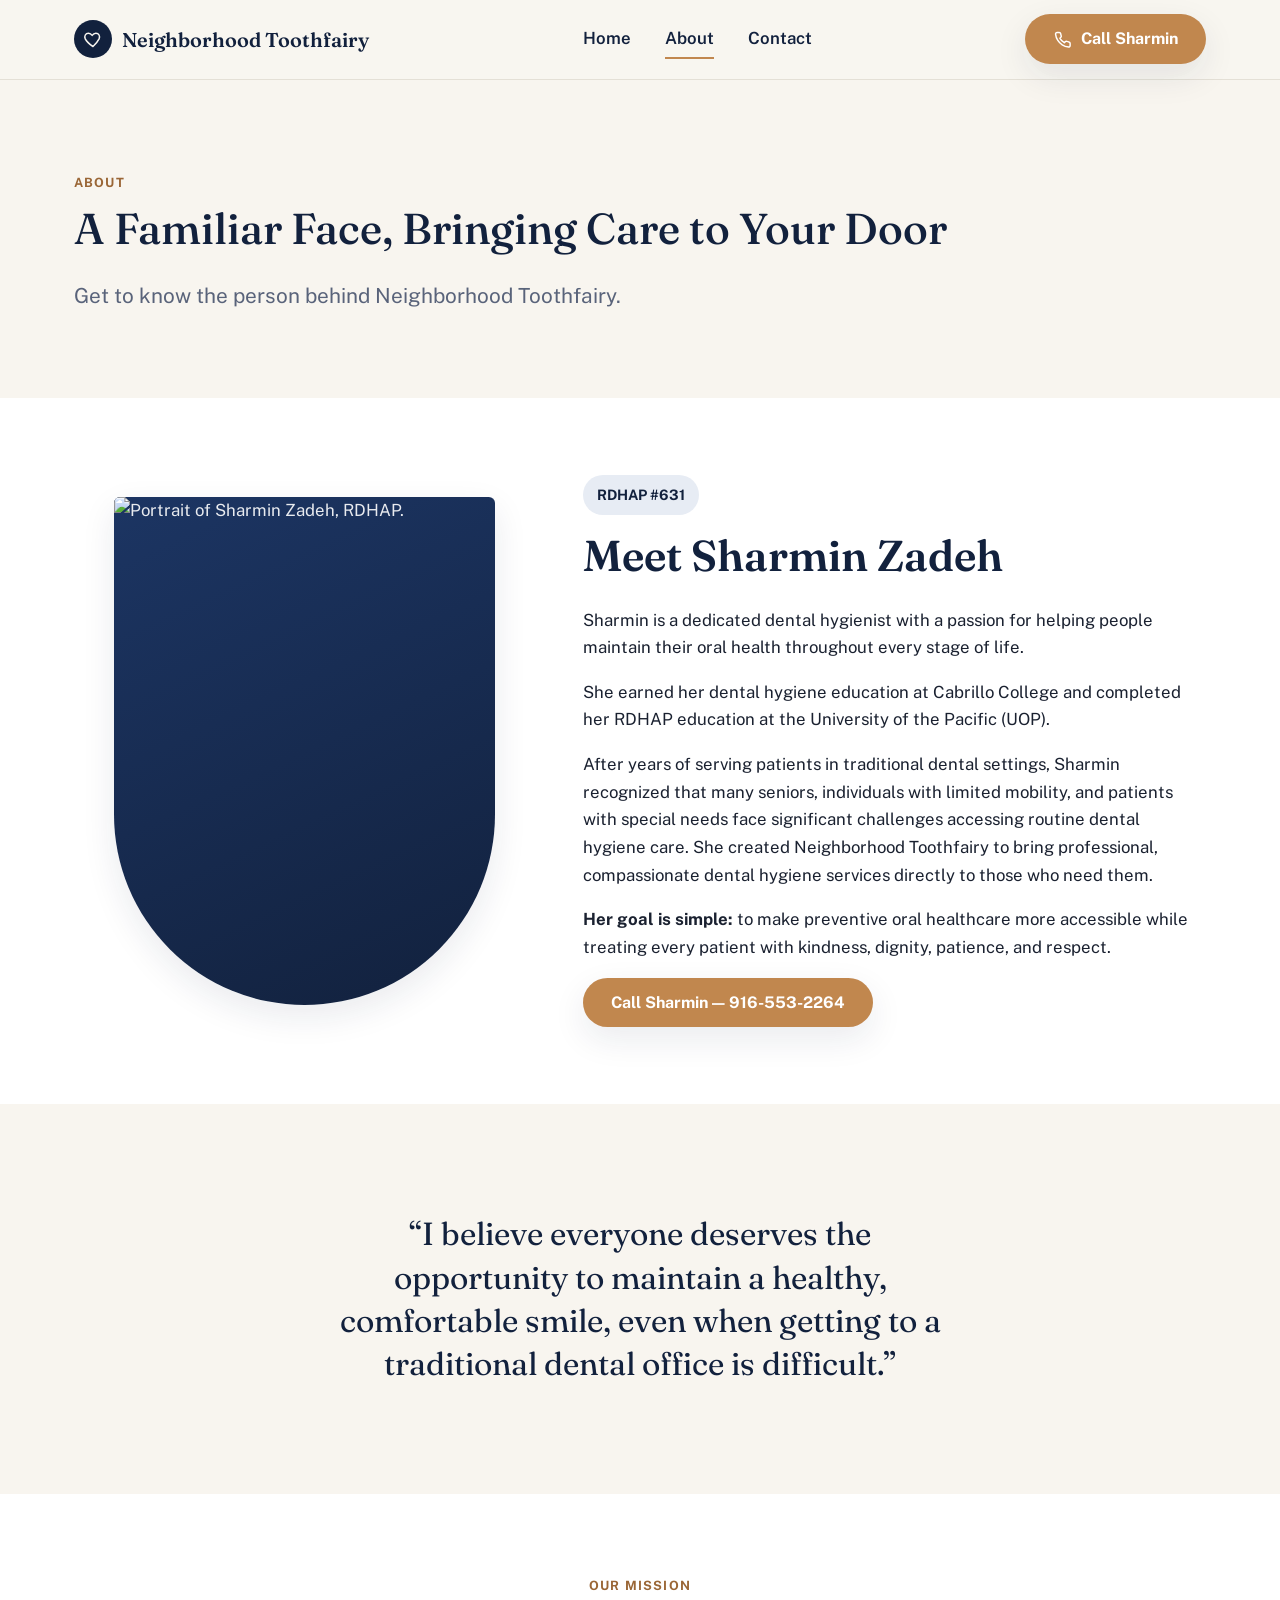
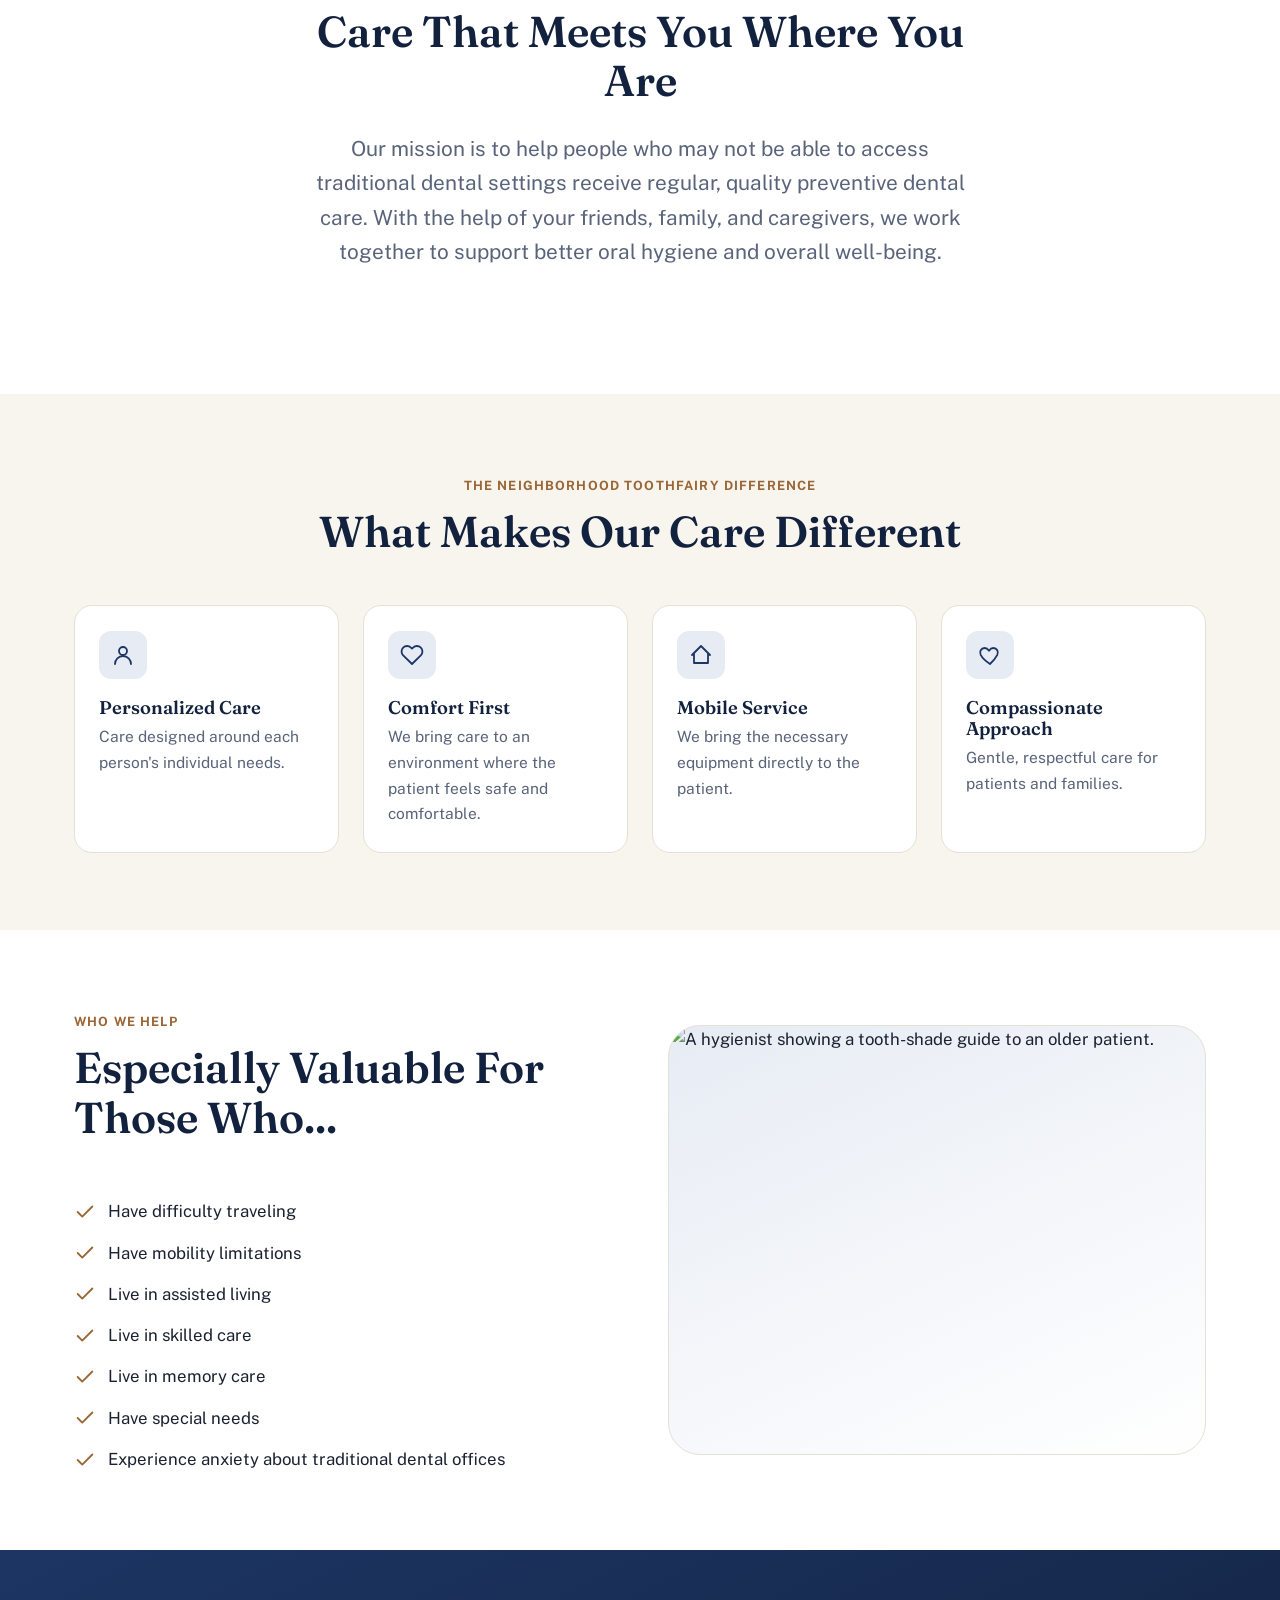
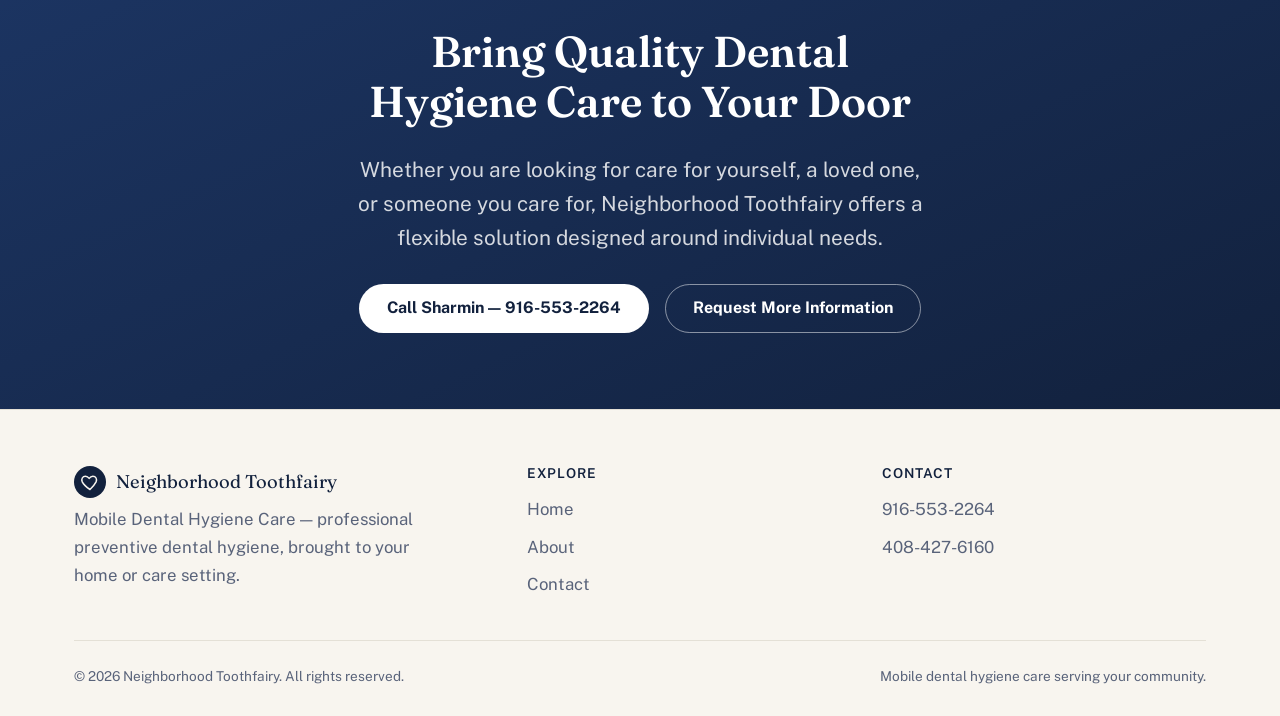
==== commit 971552a6: "Add files via upload" ====
--- a/about.html
+++ b/about.html
@@ -3,8 +3,8 @@
 <head>
 <meta charset="UTF-8">
 <meta name="viewport" content="width=device-width, initial-scale=1.0">
-<title>About Sharmin | Neighborhood Tooth Fairy Mobile Dental Hygiene</title>
-<meta name="description" content="Meet Sharmin Aliabadi, RDHAP #631, the dental hygienist behind Neighborhood Tooth Fairy's mobile dental hygiene care for seniors, assisted living, and memory care residents.">
+<title>About Sharmin | Neighborhood Toothfairy Mobile Dental Hygiene</title>
+<meta name="description" content="Meet Sharmin Zadeh, RDHAP #631, the dental hygienist behind Neighborhood Toothfairy's mobile dental hygiene care for seniors, assisted living, and memory care residents.">
 <link rel="preconnect" href="https://fonts.googleapis.com">
 <link rel="preconnect" href="https://fonts.gstatic.com" crossorigin>
 <link href="https://fonts.googleapis.com/css2?family=Fraunces:opsz,wght@9..144,400;9..144,500;9..144,600&family=Public+Sans:wght@400;500;600;700&display=swap" rel="stylesheet">
@@ -19,7 +19,7 @@
       <span class="brand-mark" aria-hidden="true">
         <svg viewBox="0 0 24 24" fill="none" stroke="#F8F5EF" stroke-width="1.8" stroke-linecap="round" stroke-linejoin="round"><path d="M12 21s-7-4.6-9.3-9.1C1.2 8.6 3 5 6.6 5c2 0 3.3 1.1 4.4 2.7C12.1 6.1 13.4 5 15.4 5 19 5 20.8 8.6 19.3 11.9 17 16.4 12 21 12 21z"/></svg>
       </span>
-      Neighborhood Tooth Fairy
+      Neighborhood Toothfairy
     </a>
     <nav class="nav-links" aria-label="Primary">
       <a href="index.html">Home</a>
@@ -50,7 +50,7 @@
     <div class="container">
       <span class="eyebrow">About</span>
       <h1 style="font-size: var(--step-4);">A Familiar Face, Bringing Care to Your Door</h1>
-      <p class="lede">Get to know the person behind Neighborhood Tooth Fairy.</p>
+      <p class="lede">Get to know the person behind Neighborhood Toothfairy.</p>
     </div>
   </section>
 
@@ -58,17 +58,15 @@
     <div class="container">
       <div class="person-card reveal">
         <figure class="person-photo">
-          <svg viewBox="0 0 160 200" fill="none" stroke="rgba(255,255,255,0.9)" stroke-width="1.8" stroke-linecap="round" stroke-linejoin="round" aria-hidden="true">
-            <circle cx="80" cy="72" r="34"/>
-            <path d="M30 176c4-38 24-58 50-58s46 20 50 58"/>
-          </svg>
+          <img src="images/sharmin-headshot.jpg" alt="Portrait of Sharmin Zadeh, RDHAP.">
         </figure>
         <div>
           <span class="credential-line">RDHAP #631</span>
-          <h2>Meet Sharmin Aliabadi</h2>
-          <p>Sharmin is a dedicated dental hygienist committed to helping people maintain their oral health and quality of life.</p>
-          <p>She has served her community for many years and has specialized training in dental hygiene. She earned her dental hygiene degree at CCOC and completed her AP degree in dental hygiene at UOP/UCSF.</p>
-          <p><strong>Her mission is simple:</strong> to help people who may not have easy access to traditional dental settings receive quality preventive dental care.</p>
+          <h2>Meet Sharmin Zadeh</h2>
+          <p>Sharmin is a dedicated dental hygienist with a passion for helping people maintain their oral health throughout every stage of life.</p>
+          <p>She earned her dental hygiene education at Cabrillo College and completed her RDHAP education at the University of the Pacific (UOP).</p>
+          <p>After years of serving patients in traditional dental settings, Sharmin recognized that many seniors, individuals with limited mobility, and patients with special needs face significant challenges accessing routine dental hygiene care. She created Neighborhood Toothfairy to bring professional, compassionate dental hygiene services directly to those who need them.</p>
+          <p><strong>Her goal is simple:</strong> to make preventive oral healthcare more accessible while treating every patient with kindness, dignity, patience, and respect.</p>
           <a class="btn btn--primary" href="tel:19165532264">Call Sharmin — 916-553-2264</a>
         </div>
       </div>
@@ -77,7 +75,7 @@
 
   <section class="bg-cream">
     <div class="container">
-      <blockquote class="pull-quote reveal">"Quality dental care should be accessible to everyone."</blockquote>
+      <blockquote class="pull-quote reveal">&ldquo;I believe everyone deserves the opportunity to maintain a healthy, comfortable smile, even when getting to a traditional dental office is difficult.&rdquo;</blockquote>
     </div>
   </section>
 
@@ -94,7 +92,7 @@
   <section class="bg-cream">
     <div class="container">
       <div class="section-head section-head--center reveal">
-        <span class="eyebrow">The Neighborhood Tooth Fairy Difference</span>
+        <span class="eyebrow">The Neighborhood Toothfairy Difference</span>
         <h2>What Makes Our Care Different</h2>
       </div>
 
@@ -139,12 +137,8 @@
             <li><svg viewBox="0 0 24 24" fill="none" stroke="currentColor" stroke-width="2" stroke-linecap="round" stroke-linejoin="round"><path d="M20 6L9 17l-5-5"/></svg><span>Experience anxiety about traditional dental offices</span></li>
           </ul>
         </div>
-        <div class="split-media" aria-hidden="true">
-          <svg viewBox="0 0 200 160" fill="none" stroke="#1C3563" stroke-width="1.6" stroke-linecap="round" stroke-linejoin="round">
-            <path d="M40 120c0-30 24-54 60-54s60 24 60 54"/>
-            <circle cx="100" cy="66" r="10" fill="#C1874E" stroke="none"/>
-            <path d="M30 130h140"/>
-          </svg>
+        <div class="split-media">
+          <img src="images/hero-care.jpg" alt="A hygienist showing a tooth-shade guide to an older patient." style="width:100%;height:100%;object-fit:cover;">
         </div>
       </div>
     </div>
@@ -153,7 +147,7 @@
   <section class="cta-band">
     <div class="container reveal">
       <h2>Bring Quality Dental Hygiene Care to Your Door</h2>
-      <p class="lede">Whether you are looking for care for yourself, a loved one, or someone you care for, Neighborhood Tooth Fairy offers a flexible solution designed around individual needs.</p>
+      <p class="lede">Whether you are looking for care for yourself, a loved one, or someone you care for, Neighborhood Toothfairy offers a flexible solution designed around individual needs.</p>
       <div class="cta-actions">
         <a class="btn btn--on-dark" href="tel:19165532264">Call Sharmin — 916-553-2264</a>
         <a class="btn btn--ghost-on-dark" href="contact.html">Request More Information</a>
@@ -171,7 +165,7 @@
           <span class="brand-mark" aria-hidden="true">
             <svg viewBox="0 0 24 24" fill="none" stroke="#F8F5EF" stroke-width="1.8" stroke-linecap="round" stroke-linejoin="round"><path d="M12 21s-7-4.6-9.3-9.1C1.2 8.6 3 5 6.6 5c2 0 3.3 1.1 4.4 2.7C12.1 6.1 13.4 5 15.4 5 19 5 20.8 8.6 19.3 11.9 17 16.4 12 21 12 21z"/></svg>
           </span>
-          Neighborhood Tooth Fairy
+          Neighborhood Toothfairy
         </div>
         <p class="footer-tag">Mobile Dental Hygiene Care — professional preventive dental hygiene, brought to your home or care setting.</p>
       </div>
@@ -192,7 +186,7 @@
       </div>
     </div>
     <div class="footer-bottom">
-      <span>&copy; <span data-year>2026</span> Neighborhood Tooth Fairy. All rights reserved.</span>
+      <span>&copy; <span data-year>2026</span> Neighborhood Toothfairy. All rights reserved.</span>
       <span>Mobile dental hygiene care serving your community.</span>
     </div>
   </div>
--- a/styles.css
+++ b/styles.css
@@ -228,6 +228,10 @@
   overflow: hidden;
   box-shadow: var(--shadow-lift);
 }
+.hero-visual img{
+  position: absolute; inset: 0; width: 100%; height: 100%;
+  object-fit: cover; object-position: center 20%;
+}
 .hero-visual .caption-badge{
   position: absolute; left: 1.25rem; bottom: 1.25rem; right: 1.25rem;
   background: rgba(18,33,61,0.55);
@@ -236,10 +240,65 @@
   padding: 0.9rem 1.1rem;
   font-size: 0.9rem;
   backdrop-filter: blur(6px);
+  z-index: 1;
 }
 .hero-visual .placeholder-figure{ width: 62%; opacity: 0.9; margin-bottom: 12%; }
 .hero-visual .placeholder-figure path,
 .hero-visual .placeholder-figure circle{ stroke: rgba(255,255,255,0.85); }
+
+/* first-person intro callout */
+.intro-quote{
+  display: flex; gap: 1rem; align-items: flex-start;
+  background: var(--white);
+  border: 1px solid var(--border);
+  border-left: 4px solid var(--accent);
+  border-radius: var(--radius-md);
+  padding: 1.4rem 1.6rem;
+  margin-top: 2rem;
+  max-width: 40rem;
+  box-shadow: var(--shadow-soft);
+}
+.intro-quote p{ margin: 0; color: var(--ink); font-size: 1.02rem; }
+.intro-quote .quote-mark{
+  font-family: var(--font-display); font-size: 2.4rem; line-height: 1;
+  color: var(--accent); flex: none;
+}
+
+/* checklist grid for "why choose" */
+.why-grid{
+  display: grid; gap: 0.9rem;
+  grid-template-columns: repeat(auto-fit, minmax(260px, 1fr));
+}
+.why-item{
+  display: flex; align-items: flex-start; gap: 0.75rem;
+  padding: 1rem 1.1rem;
+  background: var(--white);
+  border: 1px solid var(--border);
+  border-radius: var(--radius-md);
+}
+.why-item svg{ width: 22px; height: 22px; flex: none; color: var(--accent-deep); margin-top: 0.1em; }
+.why-item span{ font-weight: 600; color: var(--navy-deep); font-size: 0.98rem; }
+
+/* service cards with descriptions */
+.service-card-grid{
+  display: grid; gap: 1.1rem;
+  grid-template-columns: repeat(auto-fit, minmax(260px, 1fr));
+}
+.service-card{
+  background: var(--white);
+  border: 1px solid var(--border);
+  border-radius: var(--radius-md);
+  padding: 1.4rem 1.4rem;
+}
+.service-card h3{ font-size: 1.05rem; margin-bottom: 0.4em; }
+.service-card p{ color: var(--muted); font-size: 0.94rem; margin: 0; }
+
+.photo-figure{
+  border-radius: var(--radius-lg);
+  overflow: hidden;
+  box-shadow: var(--shadow-soft);
+}
+.photo-figure img{ width: 100%; height: 100%; object-fit: cover; display: block; }
 
 /* route motif under hero */
 .route-divider{
@@ -431,8 +490,13 @@
   color: rgba(255,255,255,0.9);
   overflow: hidden;
   box-shadow: var(--shadow-soft);
+  position: relative;
 }
 .person-photo svg{ width: 46%; }
+.person-photo img{
+  position: absolute; inset: 0; width: 100%; height: 100%;
+  object-fit: cover; object-position: center 22%;
+}
 .person-photo figcaption{
   font-size: 0.8rem; color: rgba(255,255,255,0.65);
   margin-top: 0.5rem; text-align: center;
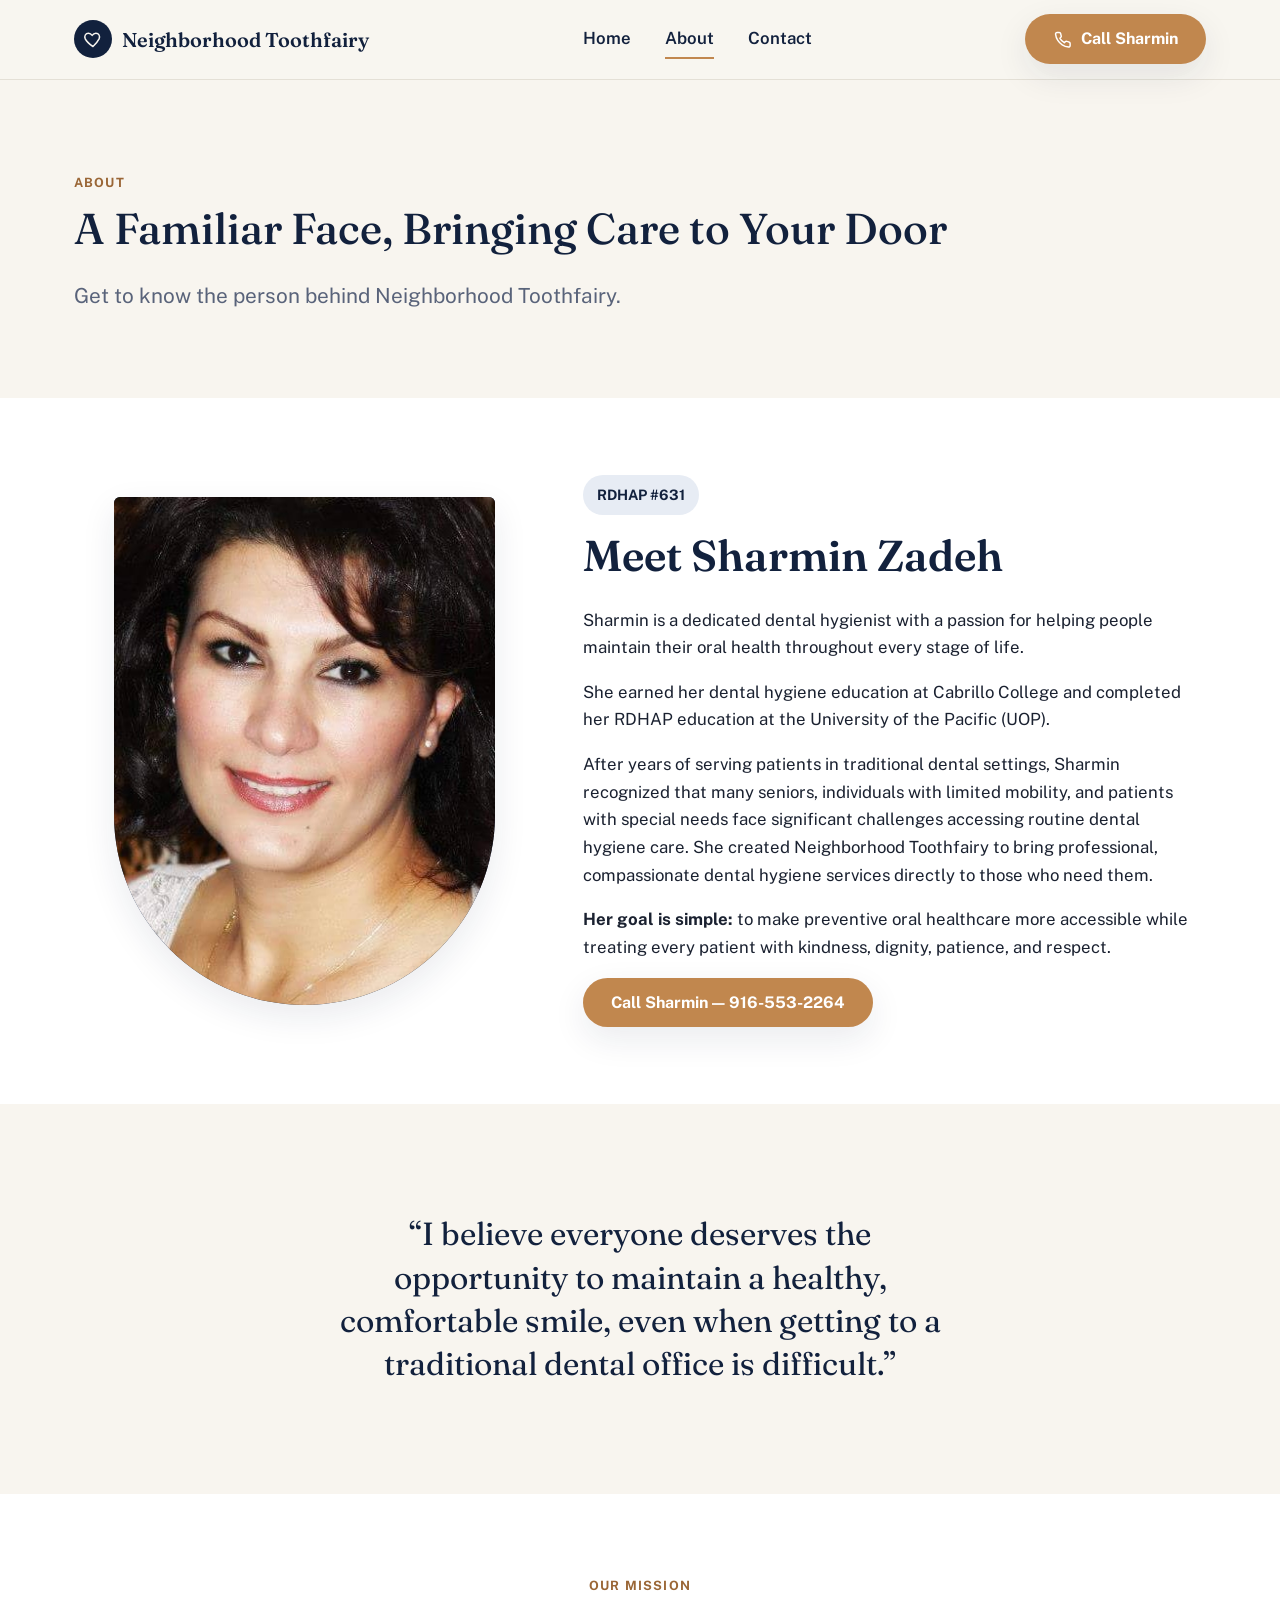
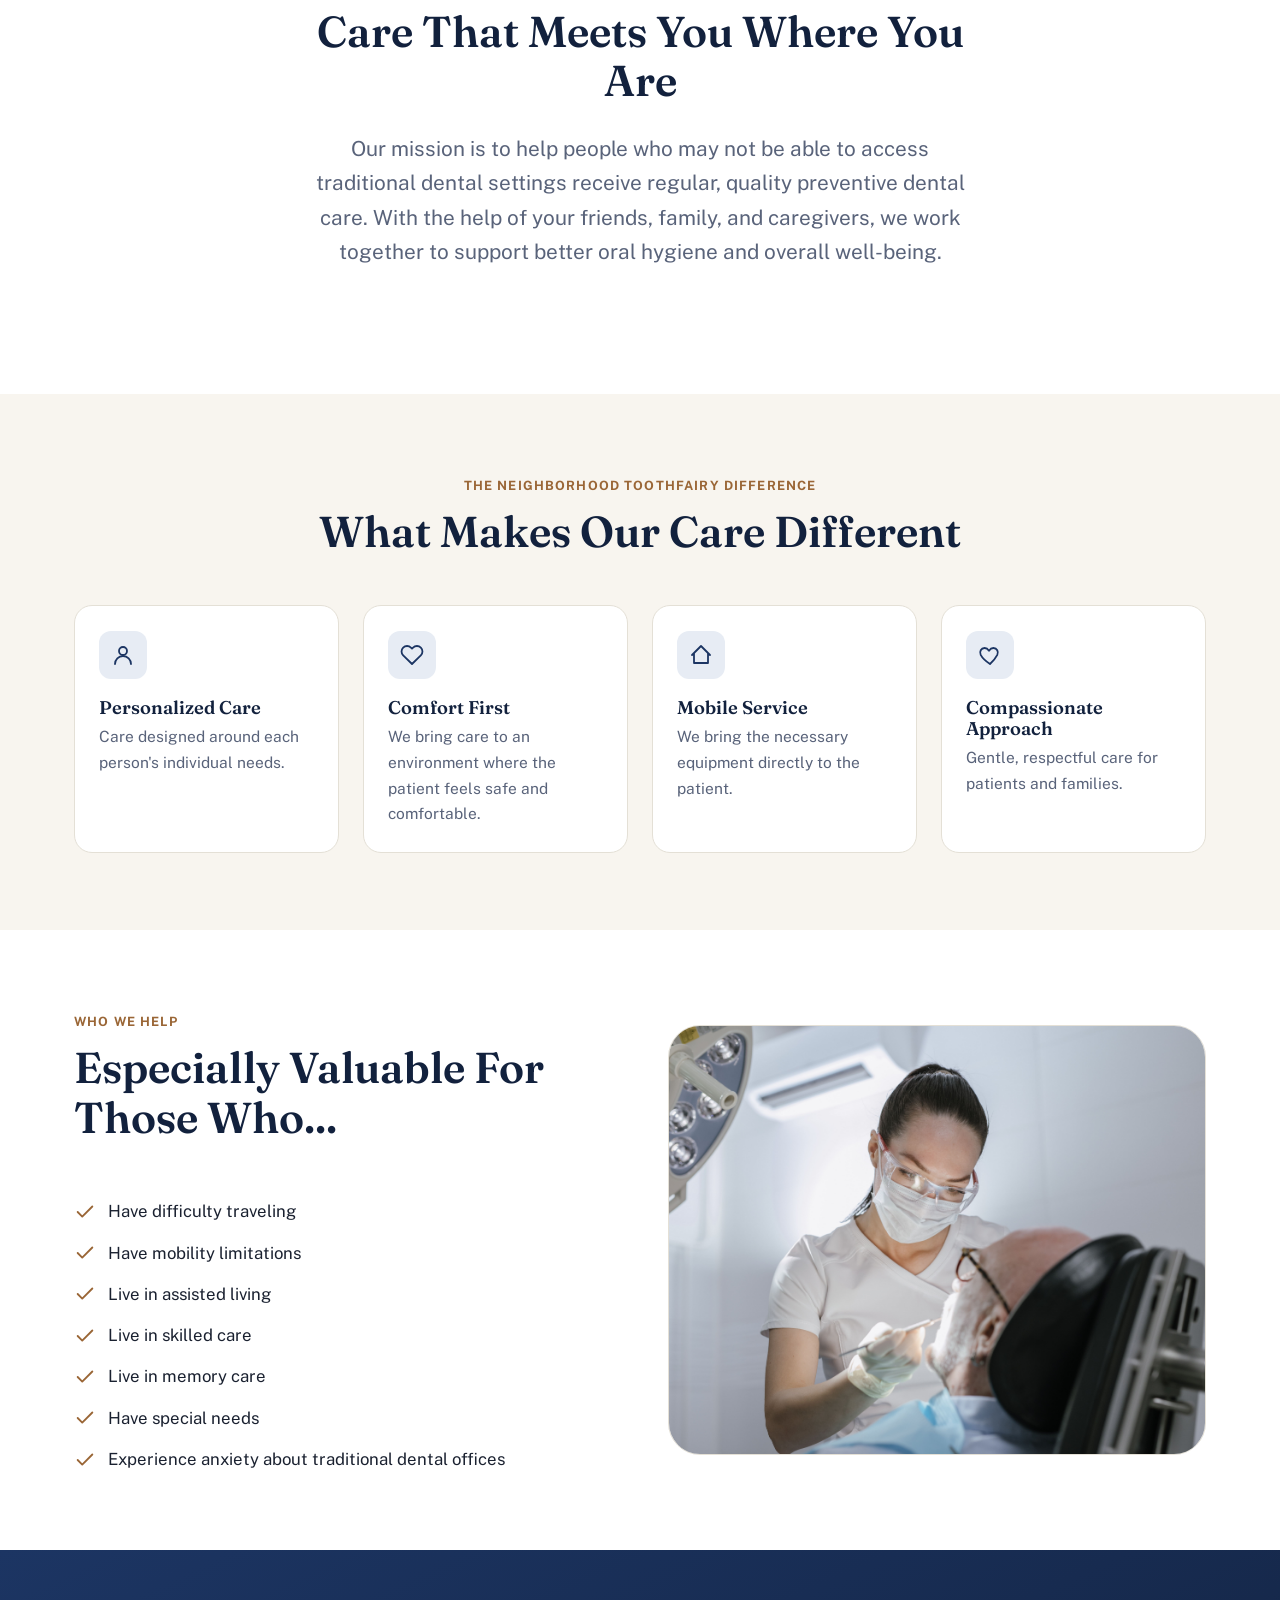
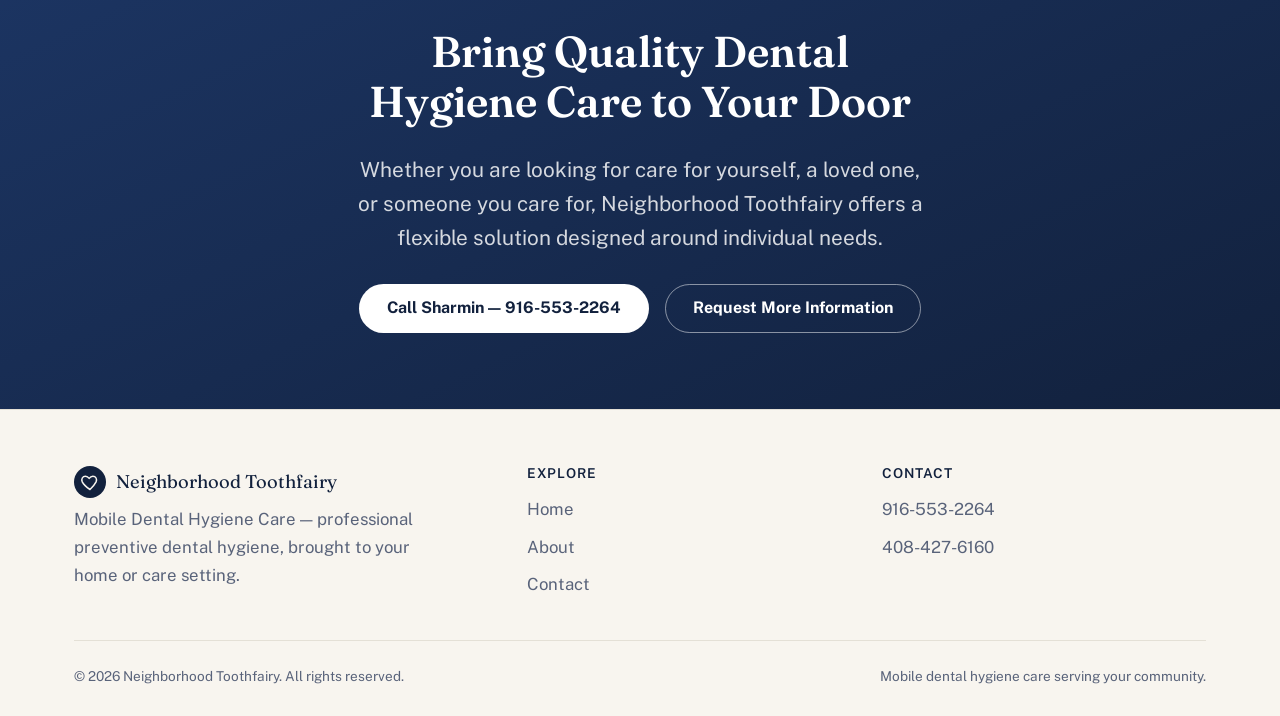
==== commit ce9f89cb: "Add files via upload" ====
--- a/about.html
+++ b/about.html
@@ -58,7 +58,7 @@
     <div class="container">
       <div class="person-card reveal">
         <figure class="person-photo">
-          <img src="images/sharmin-headshot.jpg" alt="Portrait of Sharmin Zadeh, RDHAP.">
+          <img src="sharmin-headshot.jpeg" alt="Portrait of Sharmin Zadeh, RDHAP.">
         </figure>
         <div>
           <span class="credential-line">RDHAP #631</span>
@@ -138,7 +138,7 @@
           </ul>
         </div>
         <div class="split-media">
-          <img src="images/hero-care.jpg" alt="A hygienist showing a tooth-shade guide to an older patient." style="width:100%;height:100%;object-fit:cover;">
+          <img src="hero-care.jpg" alt="A hygienist showing a tooth-shade guide to an older patient." style="width:100%;height:100%;object-fit:cover;">
         </div>
       </div>
     </div>
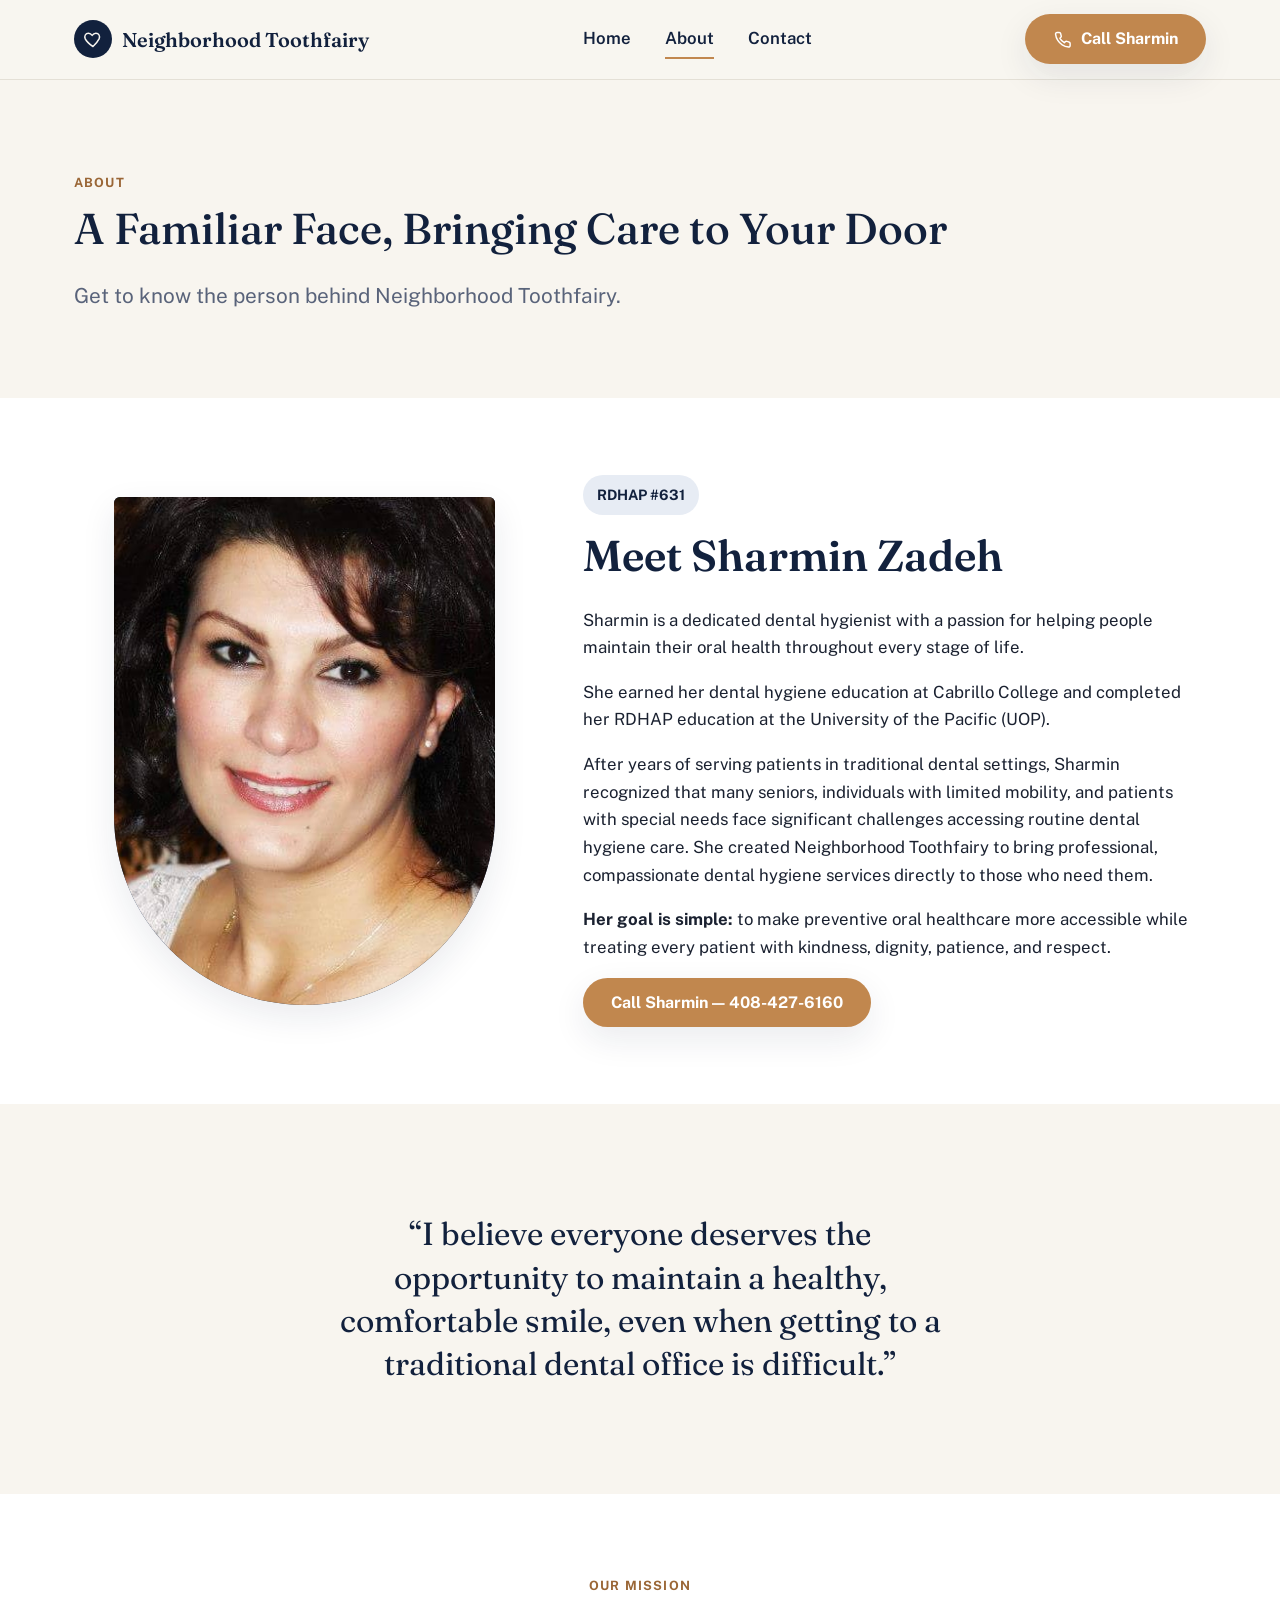
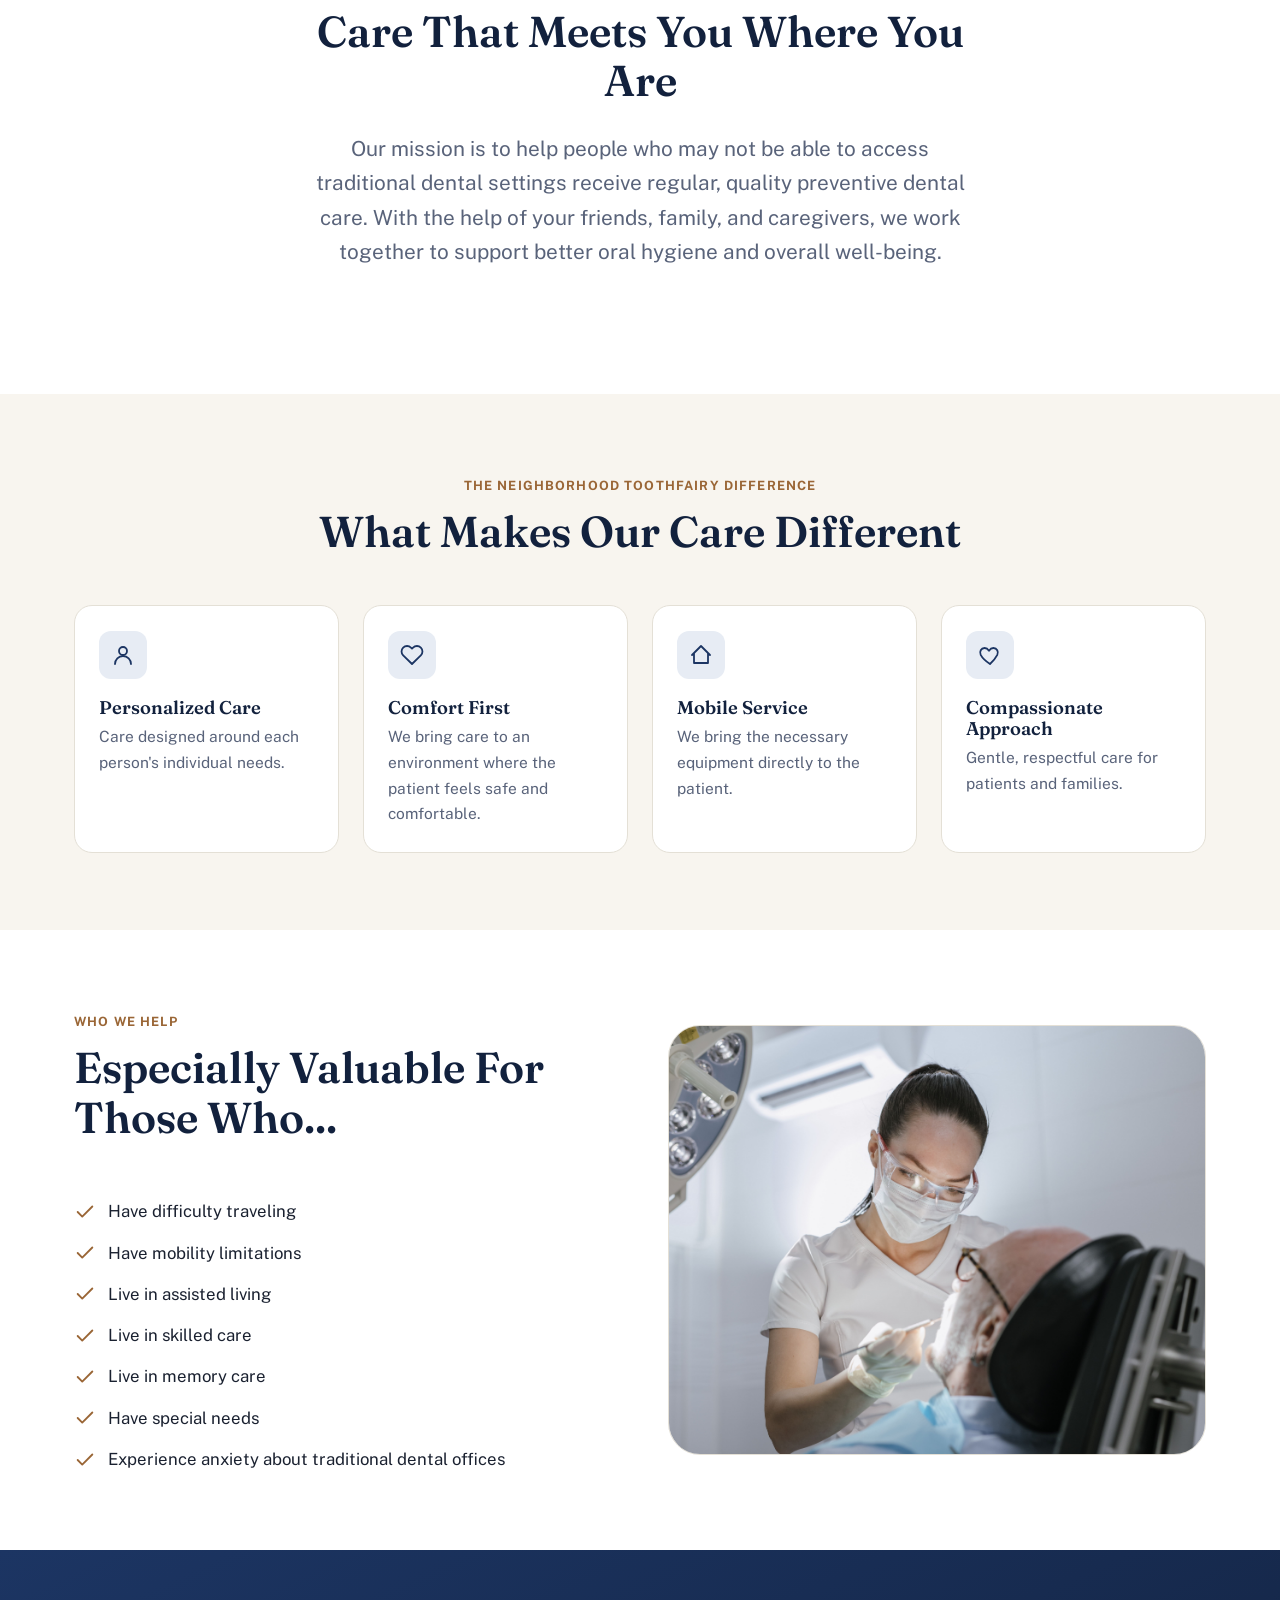
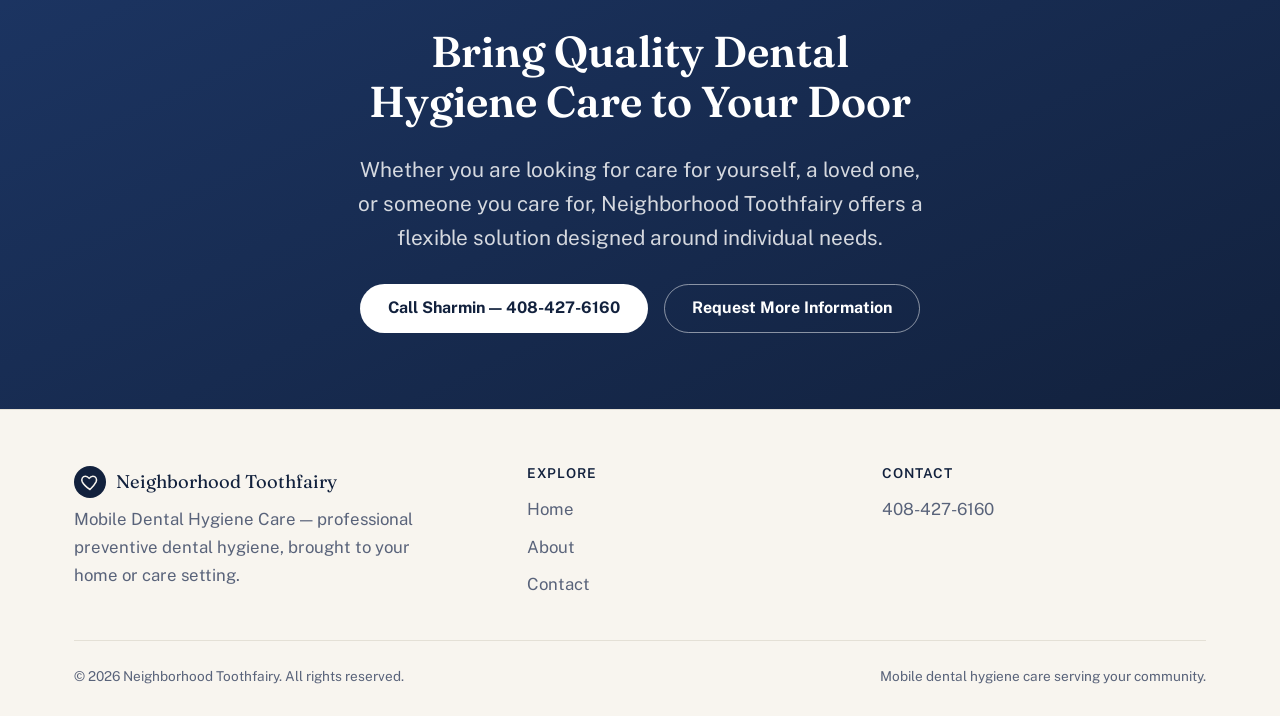
==== commit d5b3d490: "Add files via upload" ====
--- a/about.html
+++ b/about.html
@@ -27,7 +27,7 @@
       <a href="contact.html">Contact</a>
     </nav>
     <div class="nav-actions">
-      <a class="btn btn--primary nav-call" href="tel:19165532264">
+      <a class="btn btn--primary nav-call" href="tel:14084276160">
         <svg viewBox="0 0 24 24" fill="none" stroke="currentColor" stroke-width="2" stroke-linecap="round" stroke-linejoin="round"><path d="M22 16.92v3a2 2 0 0 1-2.18 2 19.79 19.79 0 0 1-8.63-3.07 19.5 19.5 0 0 1-6-6 19.79 19.79 0 0 1-3.07-8.67A2 2 0 0 1 4.11 2h3a2 2 0 0 1 2 1.72c.13.96.36 1.9.68 2.81a2 2 0 0 1-.45 2.11L8.09 9.91a16 16 0 0 0 6 6l1.27-1.27a2 2 0 0 1 2.11-.45c.9.32 1.85.55 2.81.68A2 2 0 0 1 22 16.92z"/></svg>
         Call Sharmin
       </a>
@@ -40,7 +40,7 @@
     <a href="index.html">Home</a>
     <a href="about.html" aria-current="page">About</a>
     <a href="contact.html">Contact</a>
-    <a class="btn btn--primary" href="tel:19165532264">Call Sharmin — 916-553-2264</a>
+    <a class="btn btn--primary" href="tel:14084276160">Call Sharmin — 408-427-6160</a>
   </div>
 </header>
 
@@ -67,7 +67,7 @@
           <p>She earned her dental hygiene education at Cabrillo College and completed her RDHAP education at the University of the Pacific (UOP).</p>
           <p>After years of serving patients in traditional dental settings, Sharmin recognized that many seniors, individuals with limited mobility, and patients with special needs face significant challenges accessing routine dental hygiene care. She created Neighborhood Toothfairy to bring professional, compassionate dental hygiene services directly to those who need them.</p>
           <p><strong>Her goal is simple:</strong> to make preventive oral healthcare more accessible while treating every patient with kindness, dignity, patience, and respect.</p>
-          <a class="btn btn--primary" href="tel:19165532264">Call Sharmin — 916-553-2264</a>
+          <a class="btn btn--primary" href="tel:14084276160">Call Sharmin — 408-427-6160</a>
         </div>
       </div>
     </div>
@@ -149,7 +149,7 @@
       <h2>Bring Quality Dental Hygiene Care to Your Door</h2>
       <p class="lede">Whether you are looking for care for yourself, a loved one, or someone you care for, Neighborhood Toothfairy offers a flexible solution designed around individual needs.</p>
       <div class="cta-actions">
-        <a class="btn btn--on-dark" href="tel:19165532264">Call Sharmin — 916-553-2264</a>
+        <a class="btn btn--on-dark" href="tel:14084276160">Call Sharmin — 408-427-6160</a>
         <a class="btn btn--ghost-on-dark" href="contact.html">Request More Information</a>
       </div>
     </div>
@@ -180,7 +180,6 @@
       <div class="footer-col">
         <h4>Contact</h4>
         <ul>
-          <li><a href="tel:19165532264">916-553-2264</a></li>
           <li><a href="tel:14084276160">408-427-6160</a></li>
         </ul>
       </div>
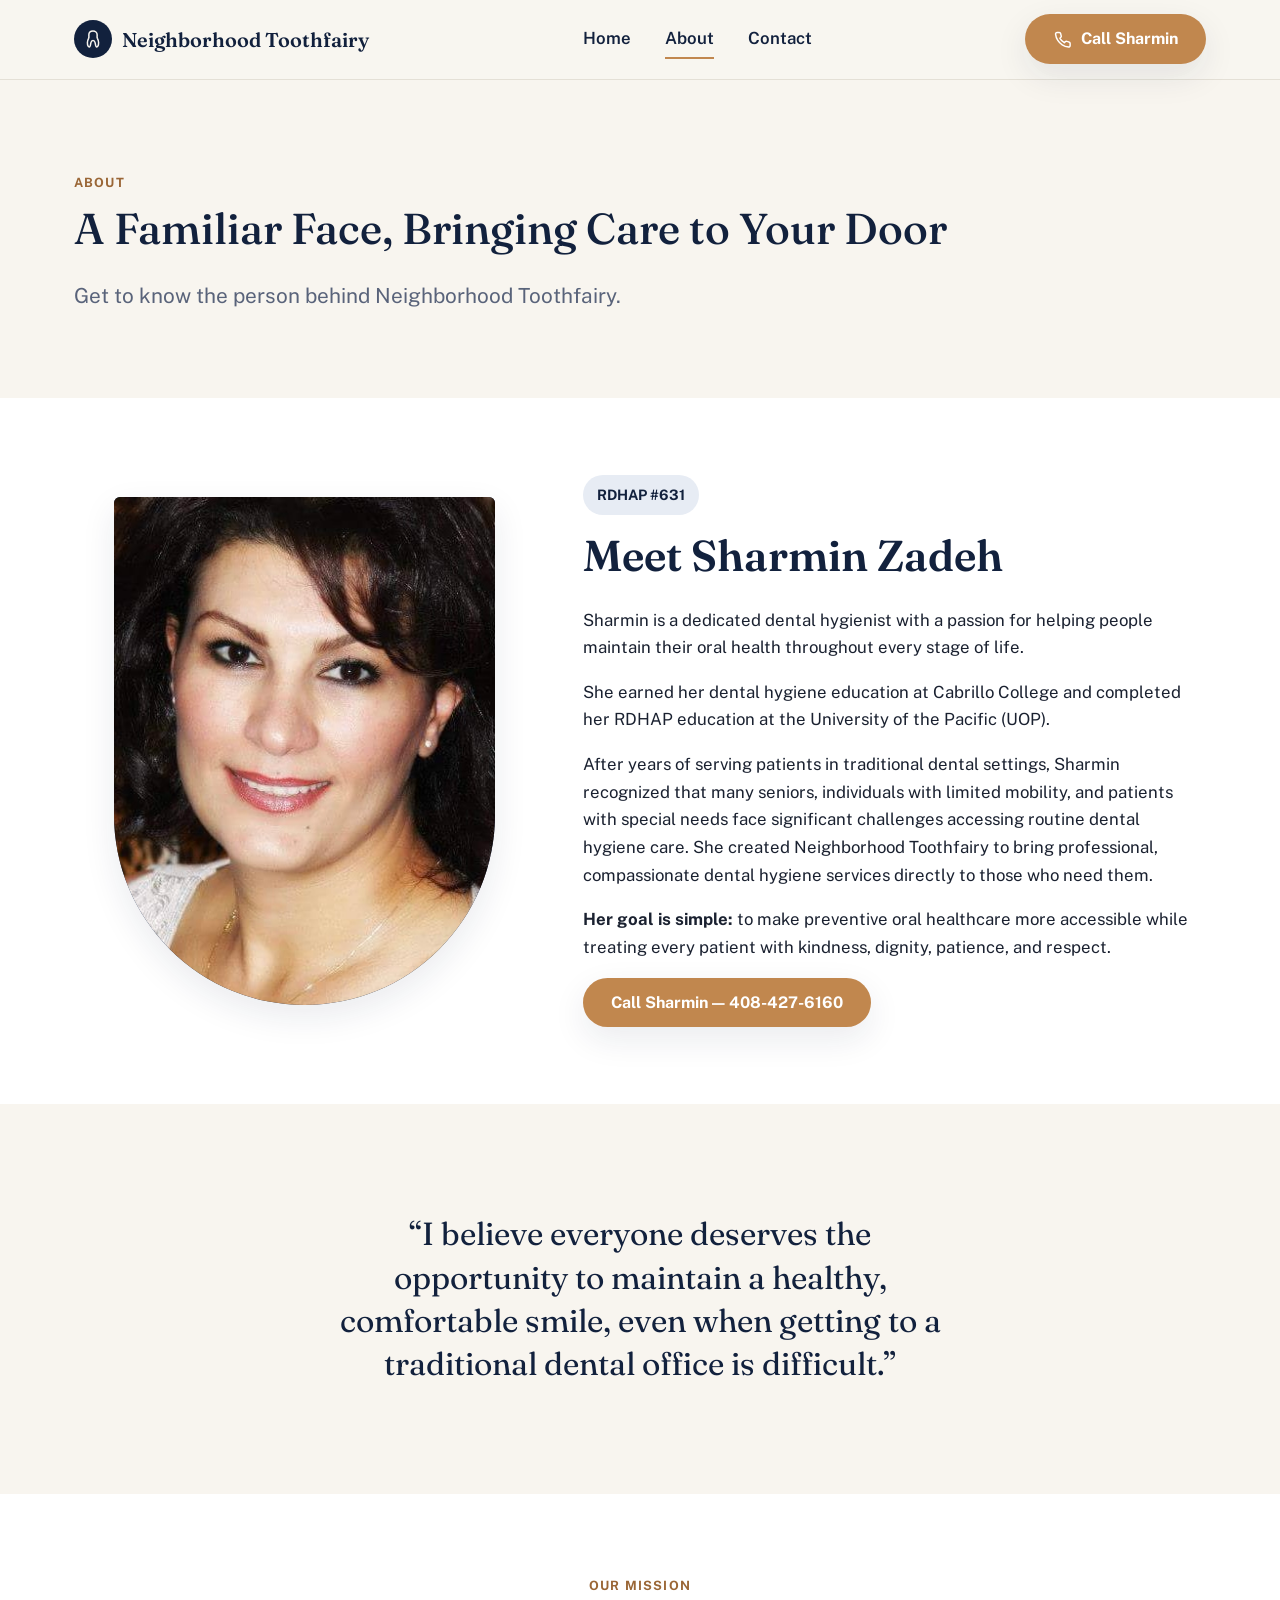
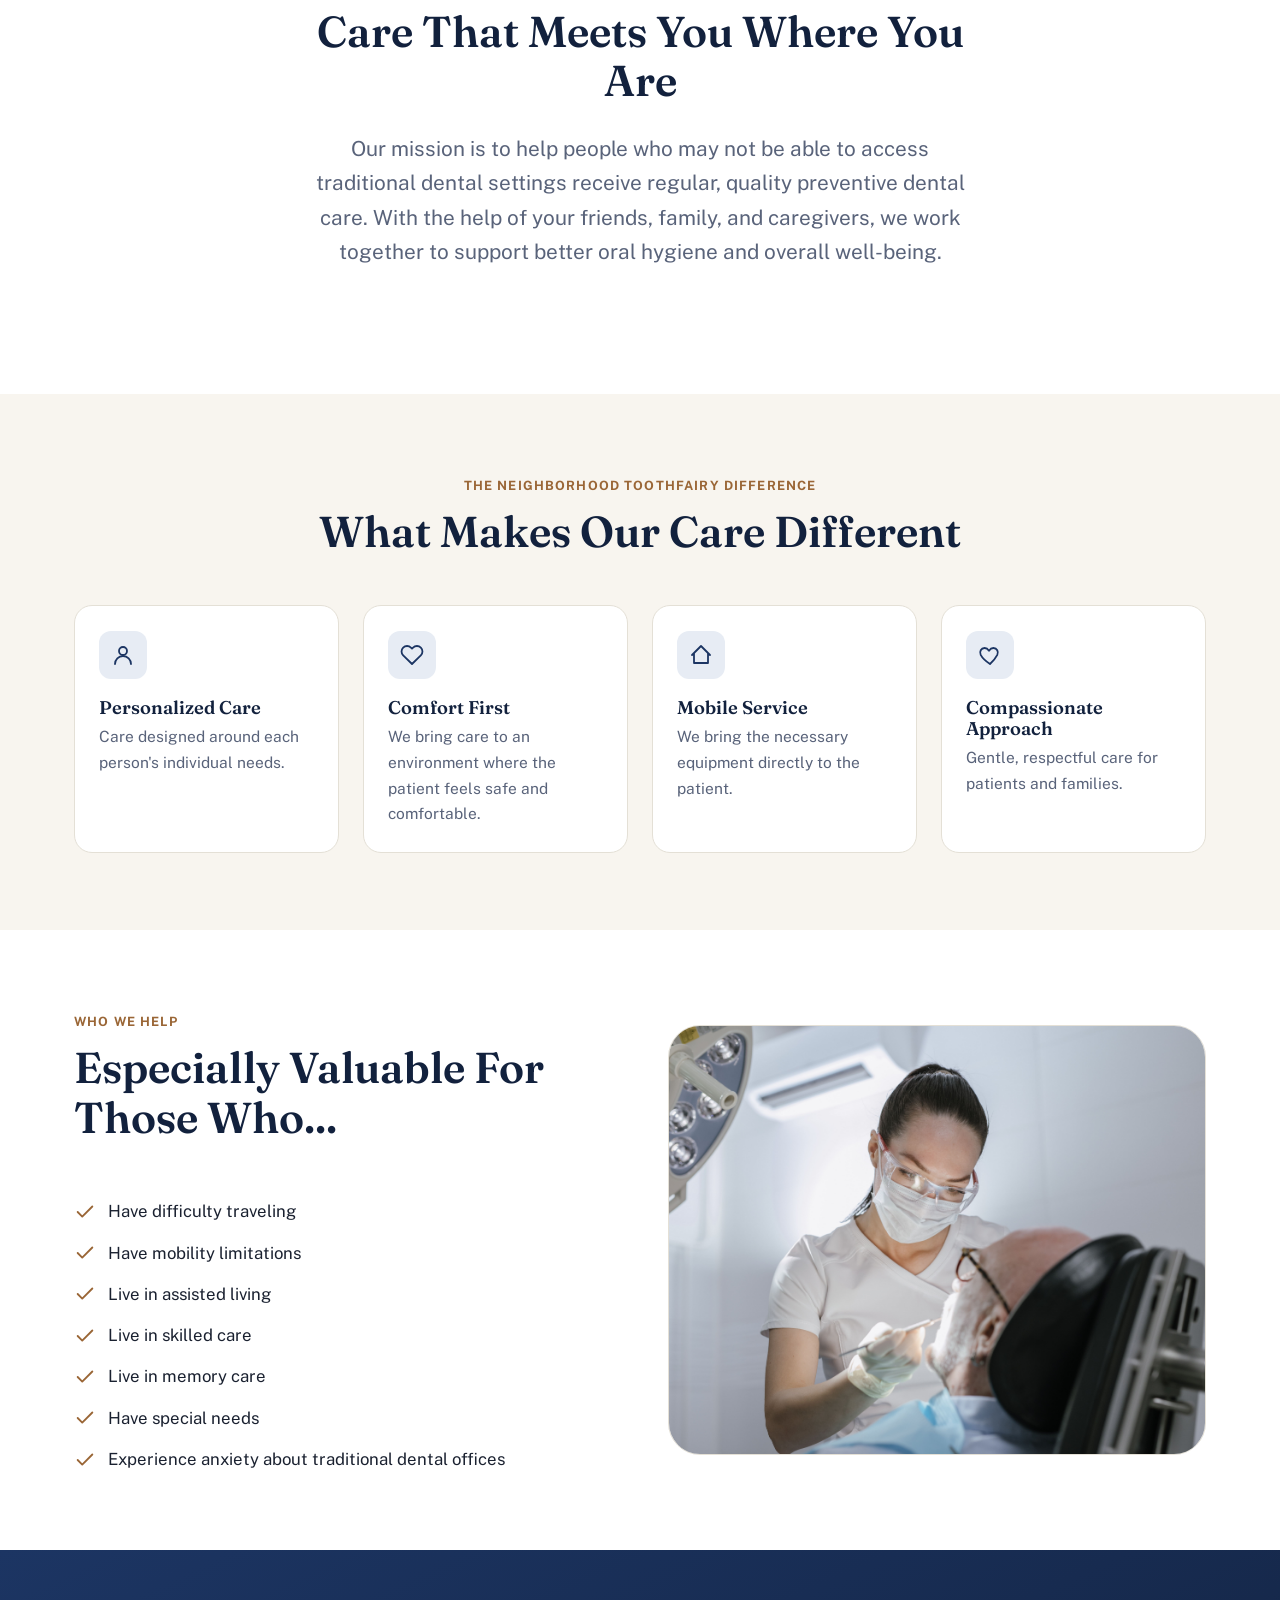
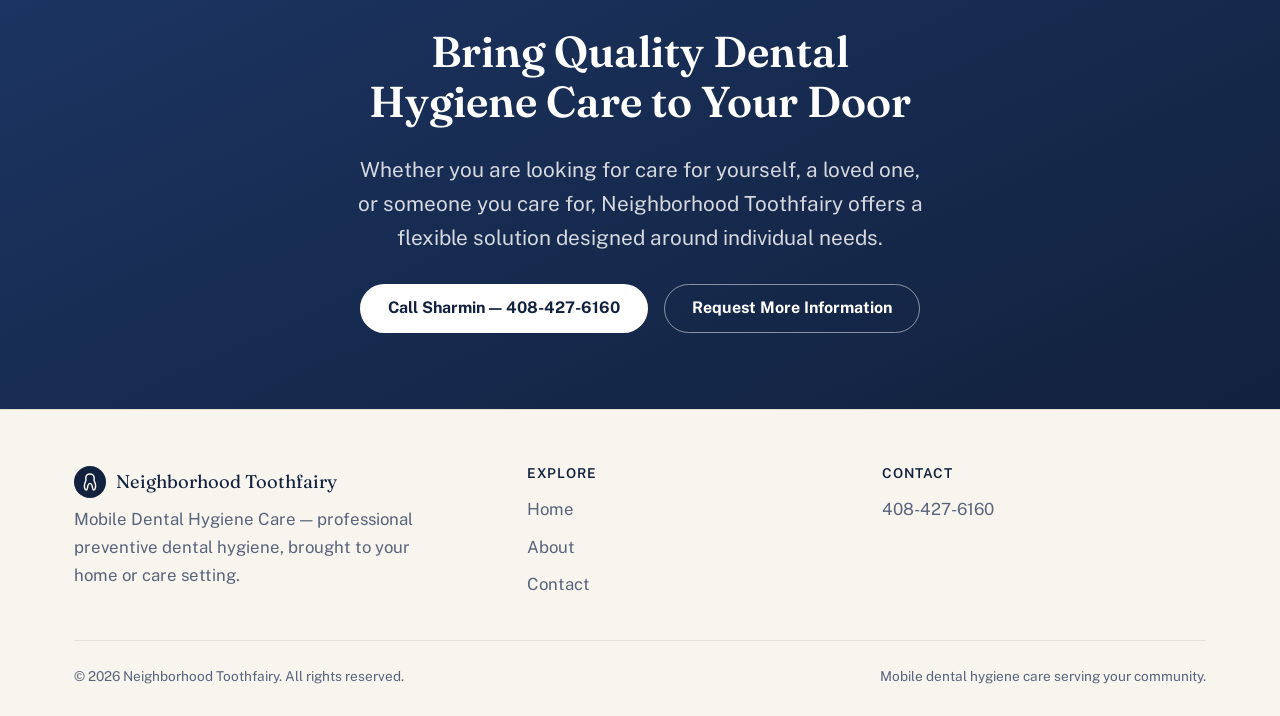
==== commit 2d4c36fd: "Add files via upload" ====
--- a/about.html
+++ b/about.html
@@ -17,7 +17,7 @@
   <div class="container nav">
     <a class="brand" href="index.html">
       <span class="brand-mark" aria-hidden="true">
-        <svg viewBox="0 0 24 24" fill="none" stroke="#F8F5EF" stroke-width="1.8" stroke-linecap="round" stroke-linejoin="round"><path d="M12 21s-7-4.6-9.3-9.1C1.2 8.6 3 5 6.6 5c2 0 3.3 1.1 4.4 2.7C12.1 6.1 13.4 5 15.4 5 19 5 20.8 8.6 19.3 11.9 17 16.4 12 21 12 21z"/></svg>
+        <svg viewBox="0 0 24 24" fill="none" stroke="#F8F5EF" stroke-width="1.8" stroke-linecap="round" stroke-linejoin="round"><path d="M12 2.5c-2.6 0-5 1.6-5 4.8 0 1.4.5 2.2-.3 3.9-.8 1.6-1.4 2.9-1.4 5.1 0 2.4 1 5.2 2.3 5.2 1.4 0 1.4-3.4 1.9-5.2.4-1.6.9-2.4 2.5-2.4s2.1.8 2.5 2.4c.5 1.8.5 5.2 1.9 5.2 1.3 0 2.3-2.8 2.3-5.2 0-2.2-.6-3.5-1.4-5.1-.8-1.7-.3-2.5-.3-3.9 0-3.2-2.4-4.8-5-4.8Z"/></svg>
       </span>
       Neighborhood Toothfairy
     </a>
@@ -163,7 +163,7 @@
       <div>
         <div class="footer-brand">
           <span class="brand-mark" aria-hidden="true">
-            <svg viewBox="0 0 24 24" fill="none" stroke="#F8F5EF" stroke-width="1.8" stroke-linecap="round" stroke-linejoin="round"><path d="M12 21s-7-4.6-9.3-9.1C1.2 8.6 3 5 6.6 5c2 0 3.3 1.1 4.4 2.7C12.1 6.1 13.4 5 15.4 5 19 5 20.8 8.6 19.3 11.9 17 16.4 12 21 12 21z"/></svg>
+            <svg viewBox="0 0 24 24" fill="none" stroke="#F8F5EF" stroke-width="1.8" stroke-linecap="round" stroke-linejoin="round"><path d="M12 2.5c-2.6 0-5 1.6-5 4.8 0 1.4.5 2.2-.3 3.9-.8 1.6-1.4 2.9-1.4 5.1 0 2.4 1 5.2 2.3 5.2 1.4 0 1.4-3.4 1.9-5.2.4-1.6.9-2.4 2.5-2.4s2.1.8 2.5 2.4c.5 1.8.5 5.2 1.9 5.2 1.3 0 2.3-2.8 2.3-5.2 0-2.2-.6-3.5-1.4-5.1-.8-1.7-.3-2.5-.3-3.9 0-3.2-2.4-4.8-5-4.8Z"/></svg>
           </span>
           Neighborhood Toothfairy
         </div>
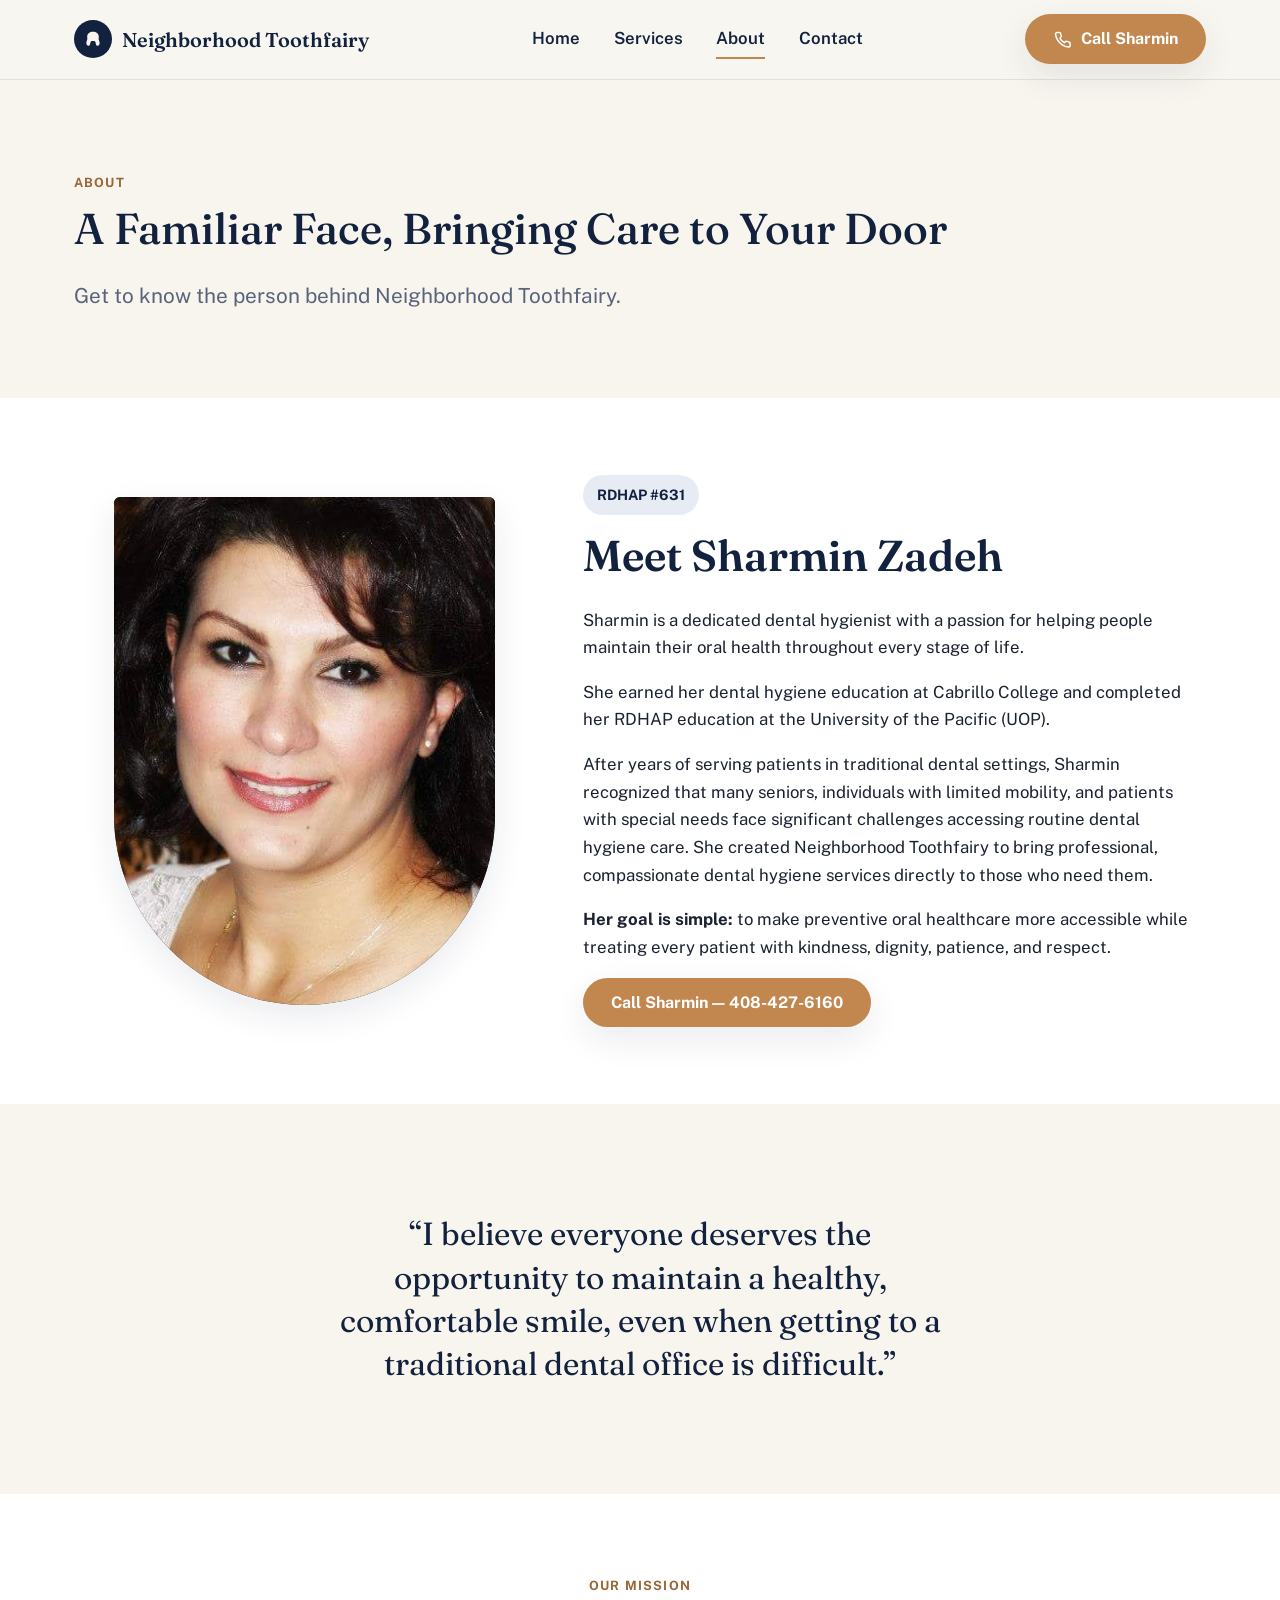
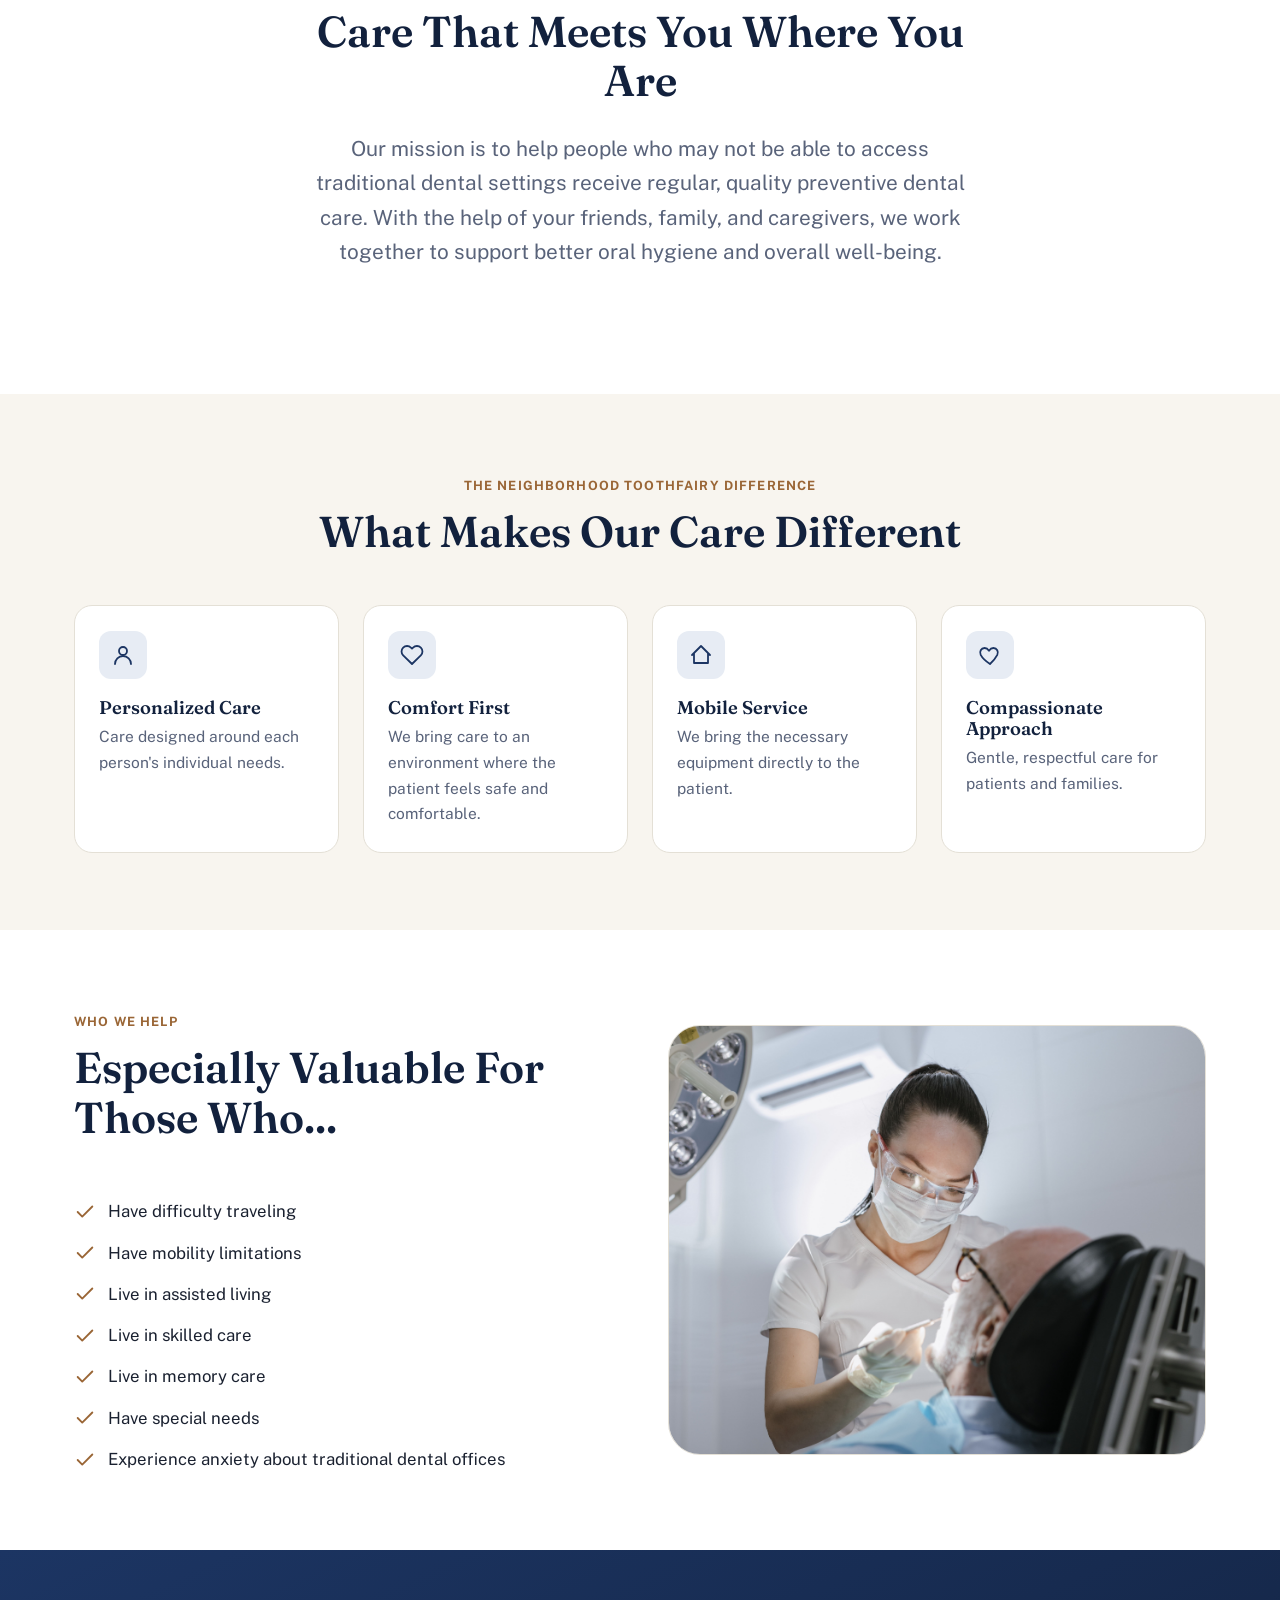
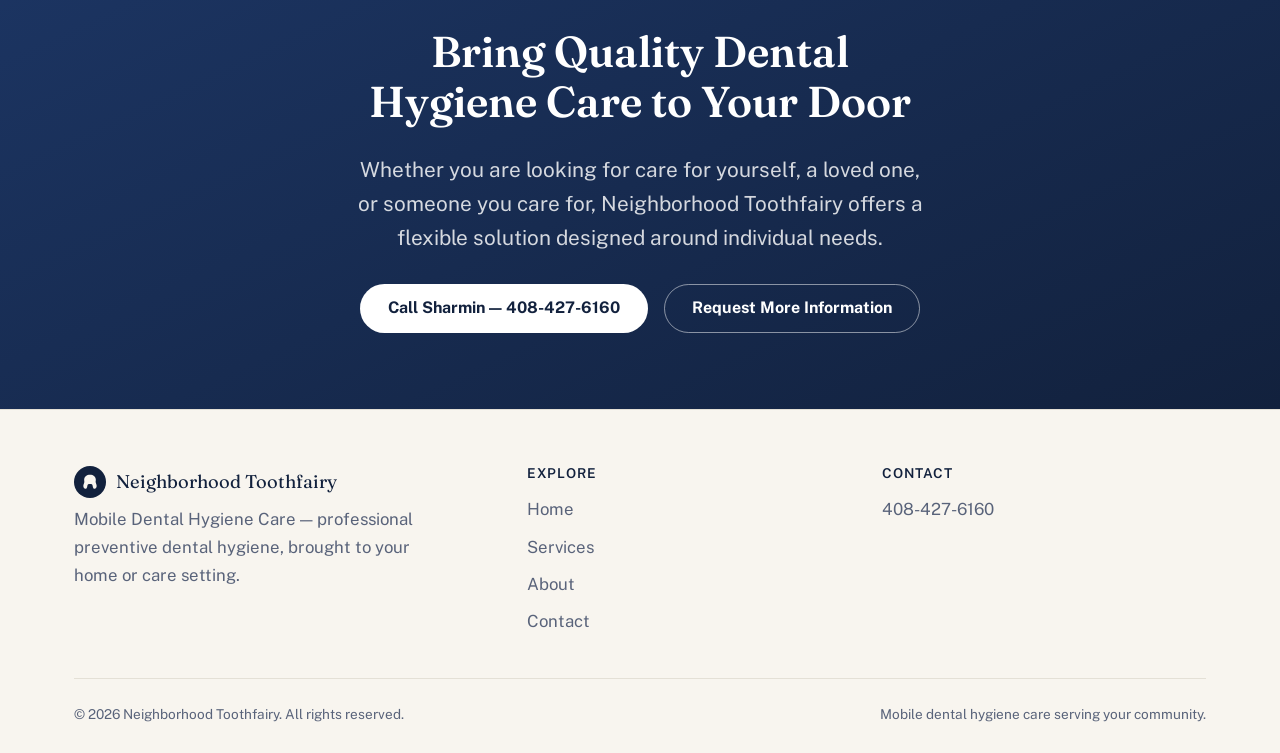
==== commit 64bf0b2c: "Add files via upload" ====
--- a/about.html
+++ b/about.html
@@ -17,12 +17,13 @@
   <div class="container nav">
     <a class="brand" href="index.html">
       <span class="brand-mark" aria-hidden="true">
-        <svg viewBox="0 0 24 24" fill="none" stroke="#F8F5EF" stroke-width="1.8" stroke-linecap="round" stroke-linejoin="round"><path d="M12 2.5c-2.6 0-5 1.6-5 4.8 0 1.4.5 2.2-.3 3.9-.8 1.6-1.4 2.9-1.4 5.1 0 2.4 1 5.2 2.3 5.2 1.4 0 1.4-3.4 1.9-5.2.4-1.6.9-2.4 2.5-2.4s2.1.8 2.5 2.4c.5 1.8.5 5.2 1.9 5.2 1.3 0 2.3-2.8 2.3-5.2 0-2.2-.6-3.5-1.4-5.1-.8-1.7-.3-2.5-.3-3.9 0-3.2-2.4-4.8-5-4.8Z"/></svg>
+        <svg viewBox="0 0 24 24" fill="#F8F5EF" stroke="none"><path d="M12 3.2C8 3.2 5 5.6 5 9.2c0 1.3.4 2.1.1 3.3-.4 1.7-1.1 2.6-1.1 4.3 0 1.8 1.1 3.3 2.5 3.3 1.5 0 1.9-1.4 2.3-3.4.3-1.5.6-2.3 3.2-2.3s2.9.8 3.2 2.3c.4 2 .8 3.4 2.3 3.4 1.4 0 2.5-1.5 2.5-3.3 0-1.7-.7-2.6-1.1-4.3-.3-1.2.1-2 .1-3.3 0-3.6-3-6-7-6Z"/></svg>
       </span>
       Neighborhood Toothfairy
     </a>
     <nav class="nav-links" aria-label="Primary">
       <a href="index.html">Home</a>
+      <a href="services.html">Services</a>
       <a href="about.html" aria-current="page">About</a>
       <a href="contact.html">Contact</a>
     </nav>
@@ -38,6 +39,7 @@
   </div>
   <div class="mobile-menu" id="mobile-menu">
     <a href="index.html">Home</a>
+    <a href="services.html">Services</a>
     <a href="about.html" aria-current="page">About</a>
     <a href="contact.html">Contact</a>
     <a class="btn btn--primary" href="tel:14084276160">Call Sharmin — 408-427-6160</a>
@@ -163,7 +165,7 @@
       <div>
         <div class="footer-brand">
           <span class="brand-mark" aria-hidden="true">
-            <svg viewBox="0 0 24 24" fill="none" stroke="#F8F5EF" stroke-width="1.8" stroke-linecap="round" stroke-linejoin="round"><path d="M12 2.5c-2.6 0-5 1.6-5 4.8 0 1.4.5 2.2-.3 3.9-.8 1.6-1.4 2.9-1.4 5.1 0 2.4 1 5.2 2.3 5.2 1.4 0 1.4-3.4 1.9-5.2.4-1.6.9-2.4 2.5-2.4s2.1.8 2.5 2.4c.5 1.8.5 5.2 1.9 5.2 1.3 0 2.3-2.8 2.3-5.2 0-2.2-.6-3.5-1.4-5.1-.8-1.7-.3-2.5-.3-3.9 0-3.2-2.4-4.8-5-4.8Z"/></svg>
+            <svg viewBox="0 0 24 24" fill="#F8F5EF" stroke="none"><path d="M12 3.2C8 3.2 5 5.6 5 9.2c0 1.3.4 2.1.1 3.3-.4 1.7-1.1 2.6-1.1 4.3 0 1.8 1.1 3.3 2.5 3.3 1.5 0 1.9-1.4 2.3-3.4.3-1.5.6-2.3 3.2-2.3s2.9.8 3.2 2.3c.4 2 .8 3.4 2.3 3.4 1.4 0 2.5-1.5 2.5-3.3 0-1.7-.7-2.6-1.1-4.3-.3-1.2.1-2 .1-3.3 0-3.6-3-6-7-6Z"/></svg>
           </span>
           Neighborhood Toothfairy
         </div>
@@ -173,6 +175,7 @@
         <h4>Explore</h4>
         <ul>
           <li><a href="index.html">Home</a></li>
+          <li><a href="services.html">Services</a></li>
           <li><a href="about.html">About</a></li>
           <li><a href="contact.html">Contact</a></li>
         </ul>
--- a/styles.css
+++ b/styles.css
@@ -78,6 +78,7 @@
 .container{ width: 100%; max-width: var(--container); margin-inline: auto; padding-inline: 1.5rem; }
 .container--narrow{ max-width: var(--container-narrow); }
 section{ padding-block: clamp(3.5rem, 6vw, 6.5rem); }
+#who-we-serve{ padding-top: clamp(1.5rem, 3vw, 2.25rem); }
 .eyebrow{
   font-family: var(--font-body);
   font-weight: 700;
@@ -198,7 +199,8 @@
 }
 .hero .container{
   display: grid; gap: clamp(2.5rem, 5vw, 4rem);
-  padding-block: clamp(2.5rem, 6vw, 5rem);
+  padding-top: clamp(2.5rem, 6vw, 5rem);
+  padding-bottom: clamp(1.25rem, 2.5vw, 2rem);
   align-items: center;
 }
 .hero-copy .eyebrow{ color: var(--accent-deep); }
@@ -293,29 +295,70 @@
 .service-card h3{ font-size: 1.05rem; margin-bottom: 0.4em; }
 .service-card p{ color: var(--muted); font-size: 0.94rem; margin: 0; }
 
+#service-details .service-card-grid{
+  grid-template-columns: repeat(auto-fit, minmax(320px, 1fr));
+}
+.service-card.service-detail{
+  display: flex; align-items: flex-start; gap: 1rem;
+  padding: 1.5rem 1.5rem;
+}
+.service-detail .num{
+  width: 36px; height: 36px; border-radius: 50%;
+  background: var(--navy-deep); color: var(--white);
+  display: flex; align-items: center; justify-content: center;
+  font-family: var(--font-display); font-weight: 600; font-size: 1rem;
+  flex: none;
+}
+.service-detail h3{ font-size: 1.08rem; margin-bottom: 0.4em; color: var(--navy-deep); }
+.service-detail p{ color: var(--muted); font-size: 0.94rem; margin: 0; line-height: 1.6; }
+
 .photo-figure{
+  position: relative;
   border-radius: var(--radius-lg);
   overflow: hidden;
   box-shadow: var(--shadow-soft);
 }
 .photo-figure img{ width: 100%; height: 100%; object-fit: cover; display: block; }
+.photo-figure .fact-badge{
+  position: absolute; left: 1rem; bottom: 1rem; right: 1rem;
+  background: rgba(18,33,61,0.72);
+  color: var(--white);
+  border-radius: var(--radius-sm);
+  padding: 0.8rem 1rem;
+  font-size: 0.85rem;
+  line-height: 1.45;
+  backdrop-filter: blur(4px);
+  margin: 0;
+}
+.photo-figure .fact-badge strong{
+  display: block; color: var(--accent-soft);
+  font-size: 0.72rem; text-transform: uppercase; letter-spacing: 0.07em;
+  margin-bottom: 0.25em;
+}
+
+/* numbered list — Importance of Oral Health */
+.numbered-list{
+  display: grid; gap: 1.2rem;
+  margin: 1.6rem 0 0;
+  padding: 0;
+  list-style: none;
+}
+.numbered-list li{ display: flex; align-items: flex-start; gap: 1rem; }
+.numbered-list .num{
+  width: 36px; height: 36px; border-radius: 50%;
+  background: var(--navy-deep); color: var(--white);
+  display: flex; align-items: center; justify-content: center;
+  font-family: var(--font-display); font-weight: 600; font-size: 1rem;
+  flex: none;
+}
+.numbered-list h3{ font-size: 1.05rem; margin: 0 0 0.2em; color: var(--navy-deep); }
+.numbered-list p{ margin: 0; color: var(--muted); font-size: 0.95rem; }
 
 /* route motif under hero */
 .route-divider{
   display: block; width: 100%; height: auto;
   margin-block: -1px;
 }
-.route-divider .dot{
-  animation: travel 7s linear infinite;
-}
-@keyframes travel{
-  0%{ offset-distance: 0%; }
-  100%{ offset-distance: 100%; }
-}
-@media (prefers-reduced-motion: reduce){
-  .route-divider .dot{ animation: none; offset-distance: 50%; }
-}
-
 @media (min-width: 860px){
   .hero .container{ grid-template-columns: 1.05fr 0.95fr; }
 }
@@ -327,6 +370,19 @@
   display: grid; gap: 1.25rem;
   grid-template-columns: repeat(auto-fit, minmax(240px, 1fr));
 }
+#who-we-serve .card-grid{
+  grid-template-columns: repeat(2, 1fr);
+}
+@media (min-width: 720px){
+  #who-we-serve .card-grid{ grid-template-columns: repeat(3, 1fr); }
+}
+#who-we-serve .card{
+  display: flex; align-items: flex-start; gap: 0.9rem;
+  padding: 1.25rem 1.3rem;
+}
+#who-we-serve .card-icon{ margin-bottom: 0; flex: none; }
+#who-we-serve .card h3{ font-size: 1rem; margin-bottom: 0.3em; }
+#who-we-serve .card p{ font-size: 0.88rem; color: var(--muted); }
 .card{
   background: var(--white);
   border: 1px solid var(--border);
@@ -381,6 +437,7 @@
 .banner h2, .banner h3{ color: var(--white); }
 .banner p{ color: rgba(255,255,255,0.82); }
 .banner .lede{ color: rgba(255,255,255,0.82); }
+.banner .btn{ position: relative; z-index: 1; margin-top: 1.4rem; }
 
 .split{
   display: grid; gap: clamp(2rem, 5vw, 3.5rem);
